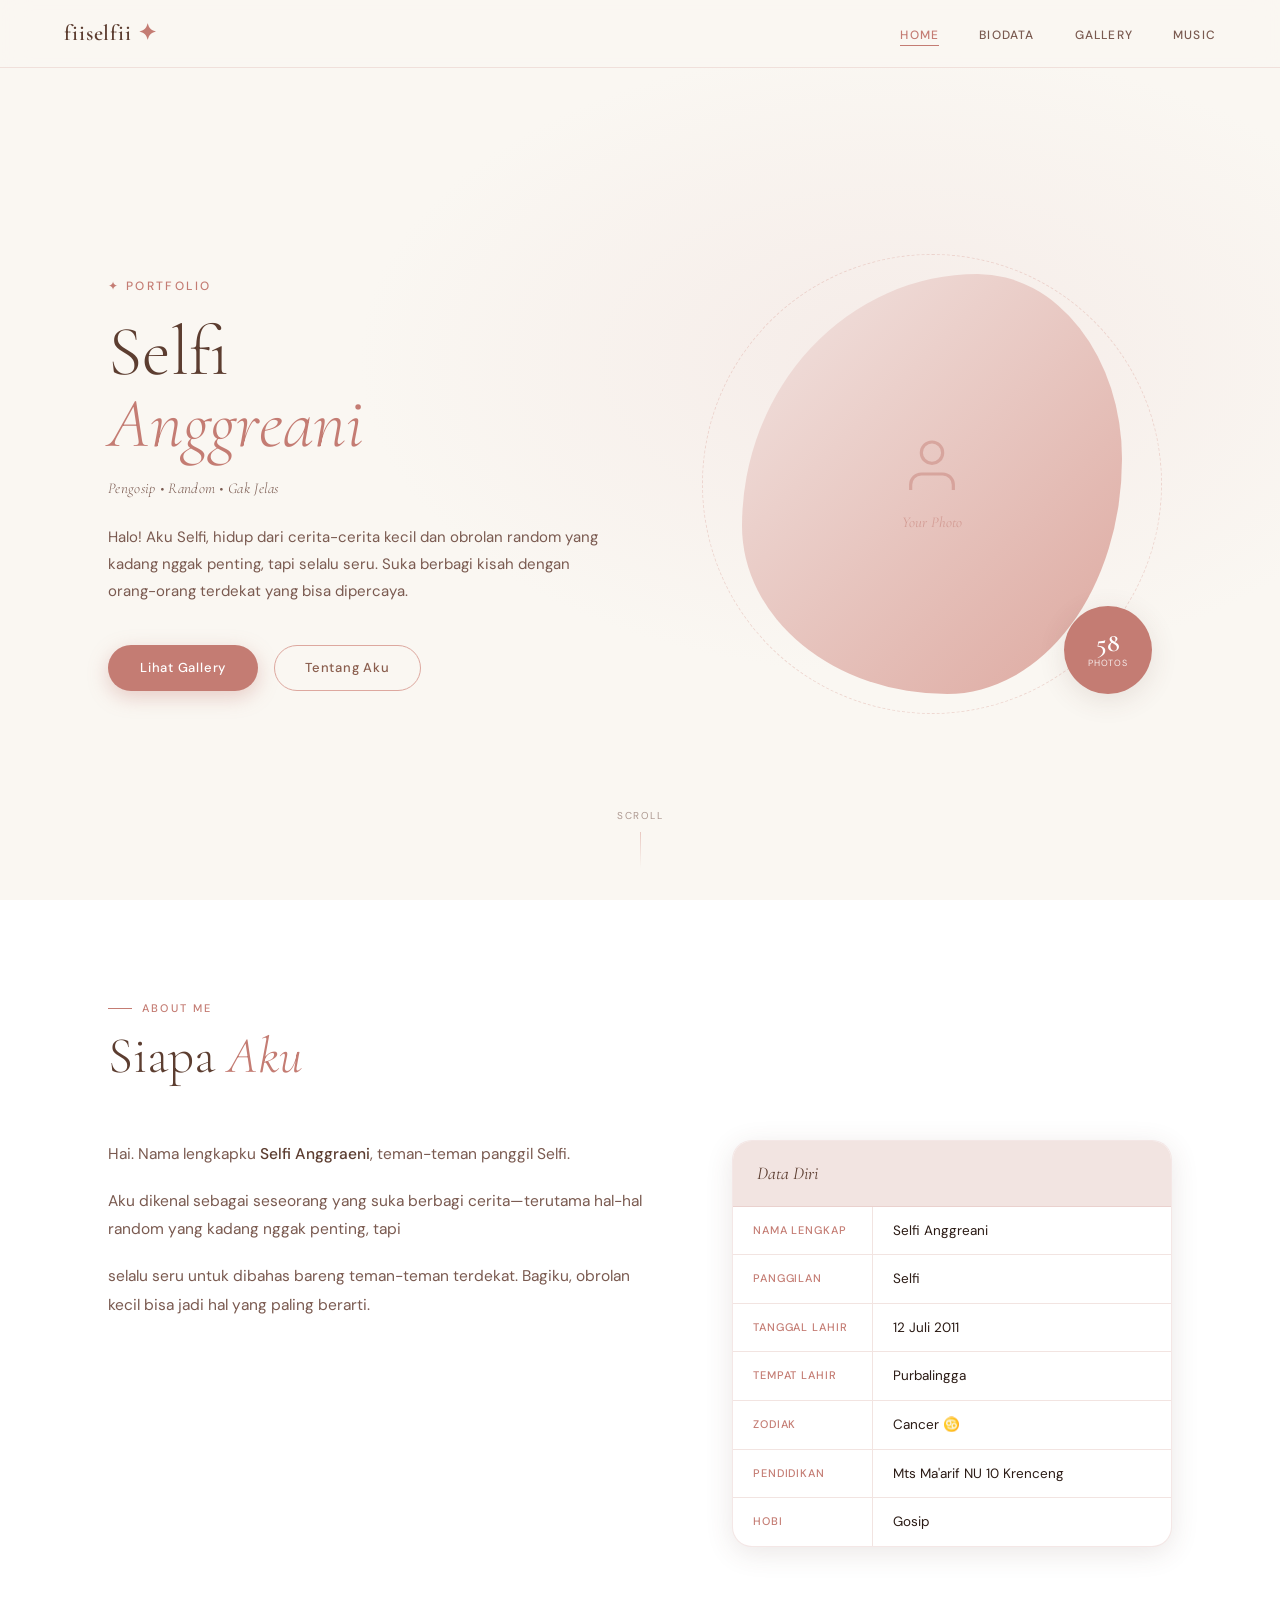
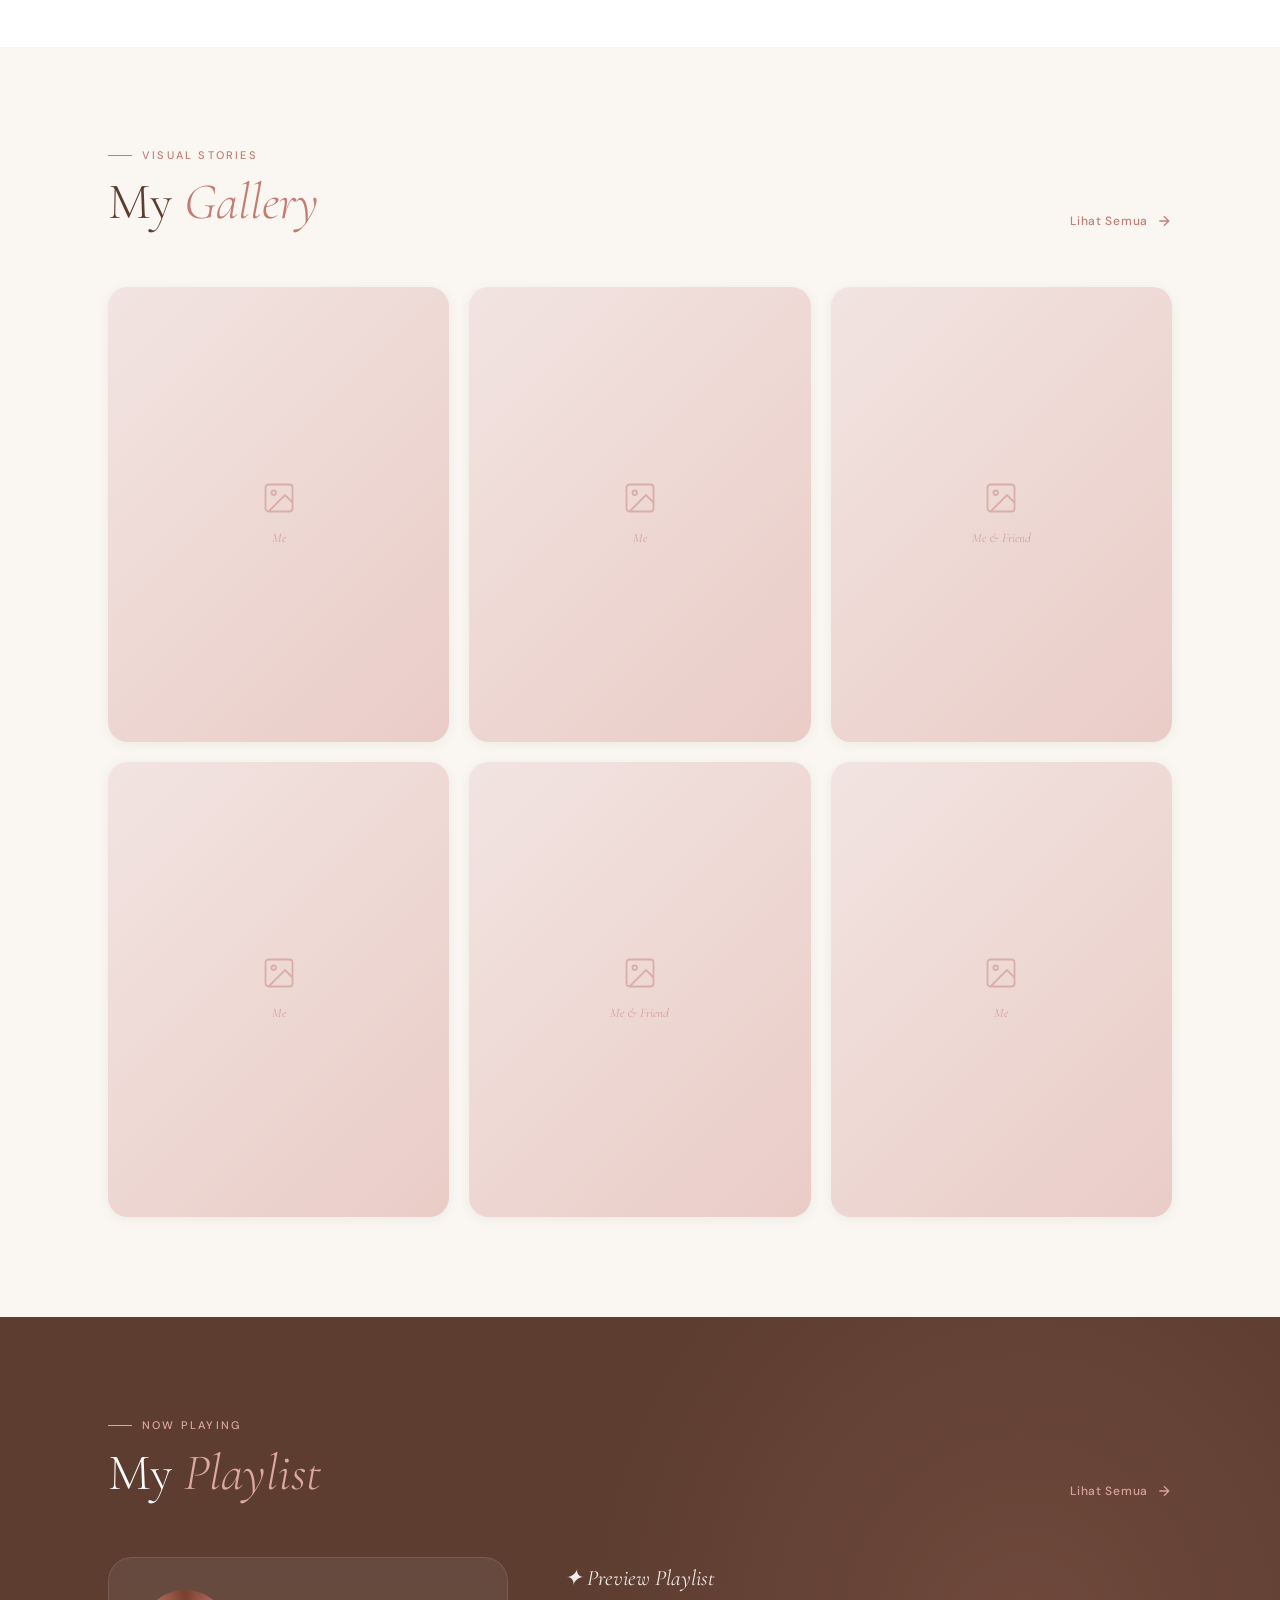
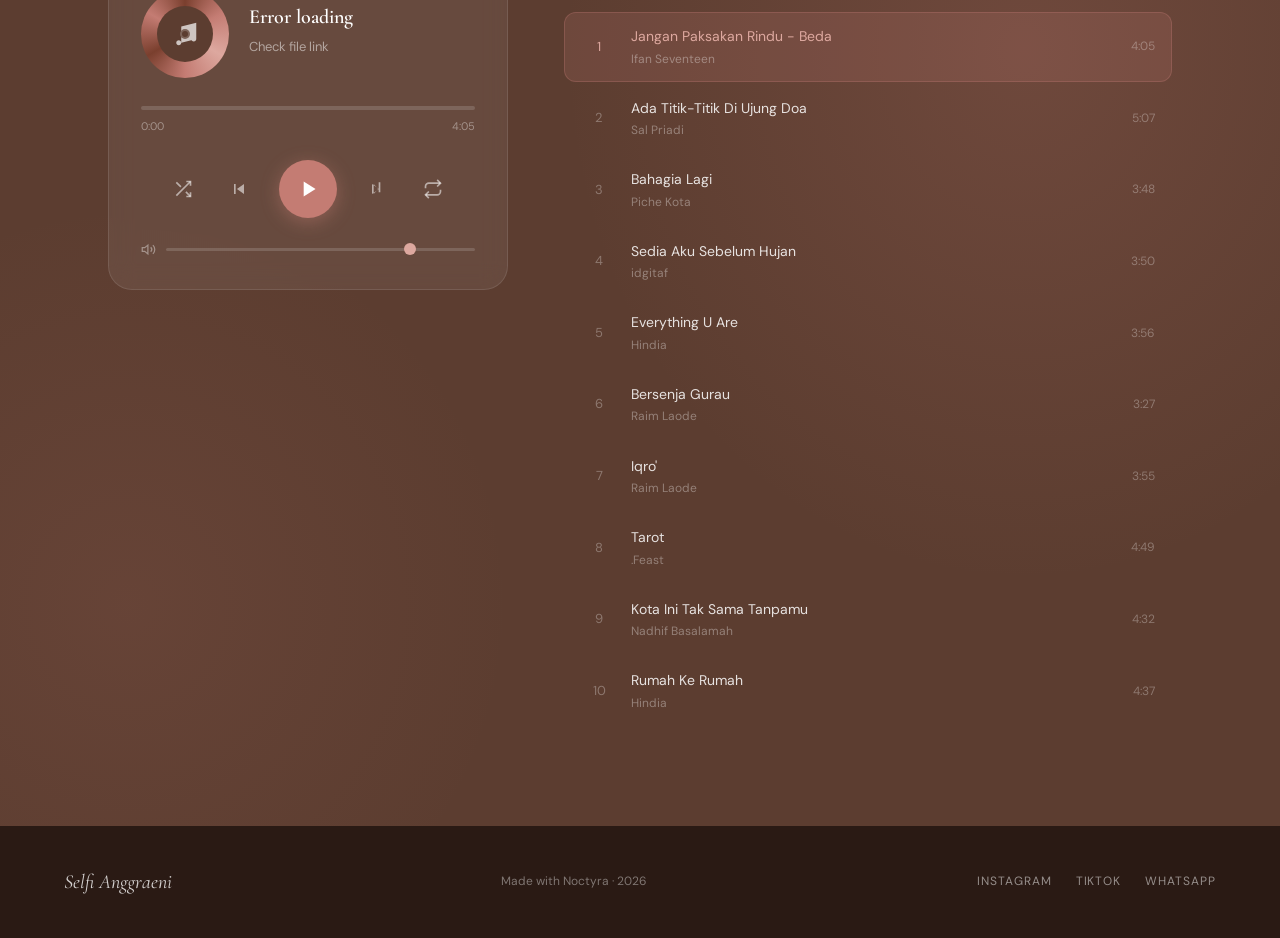
==== index.html @ 2ae968ad "Update index.html" ====
<!DOCTYPE html>
<html lang="id">
<head>
  <meta charset="UTF-8" />
  <meta name="viewport" content="width=device-width, initial-scale=1.0" />
  <title>Selfi Anggraeni — Portfolio</title>
  <link rel="preconnect" href="https://fonts.googleapis.com" />
  <link rel="preconnect" href="https://fonts.gstatic.com" crossorigin />
  <link href="https://fonts.googleapis.com/css2?family=Cormorant+Garamond:ital,wght@0,300;0,400;0,600;1,300;1,400;1,600&family=DM+Sans:opsz,wght@9..40,300;9..40,400;9..40,500&display=swap" rel="stylesheet" />
  <link rel="stylesheet" href="style.css" />
</head>
<body>

  <nav id="navbar">
    <div class="nav-logo">fiiselfii <span>✦</span></div>
    <ul class="nav-links">
      <li><a href="#hero" class="nav-active">Home</a></li>
      <li><a href="#biodata">Biodata</a></li>
      <li><a href="gallery.html">Gallery</a></li>
      <li><a href="music.html">Music</a></li>
    </ul>
    <button class="nav-burger" id="navBurger"><span></span><span></span><span></span></button>
  </nav>

  <section id="hero">
    <div class="hero-content">
      <div class="hero-text">
        <p class="hero-eyebrow">✦ Portfolio</p>
        <h1 class="hero-name">Selfi<br /><em>Anggreani</em></h1>
        <p class="hero-role">Pengosip • Random • Gak Jelas</p>
        <p class="hero-desc">
          Halo! Aku Selfi, hidup dari cerita-cerita kecil dan obrolan random yang kadang nggak penting,
          tapi selalu seru. Suka berbagi kisah dengan orang-orang terdekat yang bisa dipercaya.
        </p>
        <div class="hero-btns">
          <a href="gallery.html" class="btn-primary">Lihat Gallery</a>
          <a href="#biodata" class="btn-ghost">Tentang Aku</a>
        </div>
      </div>
      <div class="hero-visual">
        <div class="hero-blob-wrap">
          <img src="https://i.imgur.com/1UrF77M.jpeg" alt="Selfi" class="hero-photo"
               onerror="this.style.display='none';this.nextElementSibling.style.display='flex';" />
          <div class="hero-photo-fallback">
            <svg viewBox="0 0 24 24" fill="none" stroke="currentColor" stroke-width="1.2">
              <path d="M20 21v-2a4 4 0 0 0-4-4H8a4 4 0 0 0-4 4v2"/>
              <circle cx="12" cy="7" r="4"/>
            </svg>
            <span>Your Photo</span>
          </div>
        </div>
        <div class="hero-ring hero-ring--outer"></div>
        <div class="hero-ring hero-ring--inner"></div>
        <div class="hero-badge">
          <span class="hero-badge-num" id="heroBadgeNum">—</span>
          <span class="hero-badge-txt">Photos</span>
        </div>
      </div>
    </div>
    <div class="hero-scroll-hint"><span>scroll</span><div class="scroll-line"></div></div>
  </section>

  <section id="biodata">
    <div class="container">
      <div class="section-header">
        <p class="section-eyebrow">About Me</p>
        <h2 class="section-title">Siapa <em>Aku</em></h2>
      </div>
      <div class="bio-layout">
        <div class="bio-desc">
          <p>Hai. Nama lengkapku <strong>Selfi Anggraeni</strong>, teman-teman panggil Selfi.</p>
          <p>Aku dikenal sebagai seseorang yang suka berbagi cerita—terutama hal-hal random yang kadang nggak penting, tapi</p>
          <p>selalu seru untuk dibahas bareng teman-teman terdekat. Bagiku, obrolan kecil bisa jadi hal yang paling berarti.</p>
          <!-- TAGS DIHAPUS -->
        </div>
        <div class="bio-card">
          <div class="bio-card-header">Data Diri</div>
          <div class="bio-rows">
            <div class="bio-row"><span class="bio-key">Nama Lengkap</span><span class="bio-val">Selfi Anggreani</span></div>
            <div class="bio-row"><span class="bio-key">Panggilan</span><span class="bio-val">Selfi</span></div>
            <div class="bio-row"><span class="bio-key">Tanggal Lahir</span><span class="bio-val">12 Juli 2011</span></div>
            <div class="bio-row"><span class="bio-key">Tempat Lahir</span><span class="bio-val">Purbalingga</span></div>
            <div class="bio-row"><span class="bio-key">Zodiak</span><span class="bio-val">Cancer ♋</span></div>
            <div class="bio-row"><span class="bio-key">Pendidikan</span><span class="bio-val">Mts Ma'arif NU 10 Krenceng</span></div>
            <div class="bio-row"><span class="bio-key">Hobi</span><span class="bio-val">Gosip</span></div>
            <!-- BARIS FAV GENRE DIHAPUS -->
          </div>
        </div>
      </div>
    </div>
  </section>

  <section id="gallery-preview">
    <div class="container">
      <div class="section-header preview-header">
        <div>
          <p class="section-eyebrow">Visual Stories</p>
          <h2 class="section-title">My <em>Gallery</em></h2>
        </div>
        <a href="gallery.html" class="btn-see-all">Lihat Semua
          <svg viewBox="0 0 24 24" fill="none" stroke="currentColor" stroke-width="2" width="16" height="16"><path d="M5 12h14M12 5l7 7-7 7"/></svg>
        </a>
      </div>
      <div class="gallery-grid" id="galleryPreview"></div>
    </div>
  </section>

  <section id="music-preview">
    <div class="container">
      <div class="section-header preview-header">
        <div>
          <p class="section-eyebrow">Now Playing</p>
          <h2 class="section-title">My <em>Playlist</em></h2>
        </div>
        <a href="music.html" class="btn-see-all btn-see-all--light">Lihat Semua
          <svg viewBox="0 0 24 24" fill="none" stroke="currentColor" stroke-width="2" width="16" height="16"><path d="M5 12h14M12 5l7 7-7 7"/></svg>
        </a>
      </div>
      <div class="music-layout">
        <div class="player-card">
          <div class="player-top">
            <div class="player-disc" id="playerDisc">
              <div class="disc-inner"><svg width="30" height="30" viewBox="0 0 24 24" fill="white" opacity="0.7"><path d="M9 19V6l12-3v13M9 19c0 1.1-.9 2-2 2s-2-.9-2-2 .9-2 2-2 2 .9 2 2zm12-3c0 1.1-.9 2-2 2s-2-.9-2-2 .9-2 2-2 2 .9 2 2z"/></svg></div>
              <div class="disc-hole"></div>
            </div>
            <div class="player-meta">
              <p class="player-song" id="playerSong">—</p>
              <p class="player-artist" id="playerArtist">—</p>
              <div class="player-wave" id="playerWave"><span></span><span></span><span></span><span></span><span></span></div>
            </div>
          </div>
          <div class="player-progress-wrap">
            <div class="player-progress" id="playerProgress">
              <div class="player-fill" id="playerFill"></div>
              <div class="player-thumb" id="playerThumb"></div>
            </div>
            <div class="player-times"><span id="timeCur">0:00</span><span id="timeTot">0:00</span></div>
          </div>
          <div class="player-controls">
            <button class="pc-btn" id="btnShuffle" onclick="toggleShuffle()"><svg viewBox="0 0 24 24" fill="none" stroke="currentColor" stroke-width="2"><polyline points="16 3 21 3 21 8"/><polyline points="16 21 21 21 21 16"/><path d="M4 20L21 3"/><path d="M21 21L15.5 15.5M4 4l5.5 5.5"/></svg></button>
            <button class="pc-btn" onclick="prevSong()"><svg viewBox="0 0 24 24" fill="currentColor"><path d="M6 6h2v12H6zm3.5 6 8.5 6V6z"/></svg></button>
            <button class="pc-btn pc-play" onclick="togglePlay()"><svg id="playIcon" viewBox="0 0 24 24" fill="currentColor"><path d="M8 5v14l11-7z"/></svg></button>
            <button class="pc-btn" onclick="nextSong()"><svg viewBox="0 0 24 24" fill="currentColor"><path d="M6 18l8.5-6L6 6v12zm2-12 5.5 6L8 18V6zm6-2h2v12h-2z"/></svg></button>
            <button class="pc-btn" id="btnRepeat" onclick="toggleRepeat()"><svg viewBox="0 0 24 24" fill="none" stroke="currentColor" stroke-width="2"><polyline points="17 1 21 5 17 9"/><path d="M3 11V9a4 4 0 0 1 4-4h14"/><polyline points="7 23 3 19 7 15"/><path d="M21 13v2a4 4 0 0 1-4 4H3"/></svg></button>
          </div>
          <div class="player-vol">
            <svg viewBox="0 0 24 24" fill="none" stroke="currentColor" stroke-width="2" width="15" height="15"><polygon points="11 5 6 9 2 9 2 15 6 15 11 19 11 5"/><path d="M15.54 8.46a5 5 0 0 1 0 7.07M19.07 4.93a10 10 0 0 1 0 14.14"/></svg>
            <input type="range" id="volSlider" min="0" max="100" value="80" class="vol-range" />
          </div>
        </div>
        <div class="playlist-wrap">
          <p class="playlist-heading">✦ Preview Playlist</p>
          <div class="playlist-list" id="playlistEl"></div>
        </div>
      </div>
    </div>
  </section>

  <footer>
    <div class="footer-inner">
      <p class="footer-name">Selfi Anggraeni</p>
      <p class="footer-copy">Made with Noctyra · 2026</p>
      <div class="footer-socials">
        <a href="https://instagram.com/slfianggrea">Instagram</a><a href="https://tiktok.com/@anggreaaa19">TikTok</a><a href="https://wa.me/+6281249540088">WhatsApp</a>
      </div>
    </div>
  </footer>

  <script src="gallery-data.js"></script>
  <script src="music-data.js"></script>
  <script src="player.js"></script>
  <script src="script.js"></script>
  <script src="birthday.js"></script>
  <script>
    // Badge jumlah foto
    if(typeof PHOTOS !== 'undefined') {
      document.getElementById("heroBadgeNum").textContent = PHOTOS.length;
    }

    // Gallery preview
    const grid = document.getElementById("galleryPreview");
    if(grid && typeof PHOTOS !== 'undefined') {
      const limit = typeof GALLERY_PREVIEW_LIMIT !== 'undefined' ? GALLERY_PREVIEW_LIMIT : 6;
      PHOTOS.slice(0, limit).forEach(p => {
        const div = document.createElement("div");
        div.className = "g-item";
        div.innerHTML = `
          <img src="${p.src}" alt="${p.caption}" style="width:100%;height:100%;object-fit:cover;" onerror="this.parentNode.classList.add('no-img')" />
          <div class="g-placeholder">
            <svg viewBox="0 0 24 24" fill="none" stroke="currentColor" stroke-width="1.2" width="36" height="36">
              <rect x="3" y="3" width="18" height="18" rx="2"/>
              <circle cx="8.5" cy="8.5" r="1.5"/>
              <path d="M21 15l-5-5L5 21"/>
            </svg>
            <span>${p.caption}</span>
          </div>
          <div class="g-overlay"><span>${p.caption}</span></div>`;
        grid.appendChild(div);
      });
    }

    // Music preview
    if(typeof SONGS !== 'undefined' && typeof initPlayer !== 'undefined') {
      const limit = typeof MUSIC_PREVIEW_LIMIT !== 'undefined' ? MUSIC_PREVIEW_LIMIT : 10;
      initPlayer(SONGS.slice(0, limit));
    }

    // Nav burger
    const burger = document.getElementById("navBurger");
    const navLinks = document.querySelector(".nav-links");
    if(burger && navLinks) {
      burger.addEventListener("click", () => navLinks.classList.toggle("open"));
    }
  </script>
</body>
</html>
---- style.css ----
/* =========================================
   PORTFOLIO — style.css (FULLY FIXED)
   Hero: teks kiri, foto kanan (2 kolom)
   ========================================= */

/* ─── RESET & BASE ─── */
*, *::before, *::after { margin: 0; padding: 0; box-sizing: border-box; }
html { scroll-behavior: smooth; font-size: 16px; }

:root {
  --cream:        #faf7f2;
  --white:        #ffffff;
  --rose:         #c47c73;
  --rose-light:   #dda89f;
  --rose-pale:    #f2e4e1;
  --brown:        #5c3d30;
  --brown-mid:    #8a5e4e;
  --text:         #2a1a14;
  --text-muted:   #7a5a50;
  --border:       rgba(196,124,115,0.18);
  --shadow-sm:    0 2px 12px rgba(92,61,48,0.08);
  --shadow-md:    0 6px 28px rgba(92,61,48,0.12);
  --shadow-lg:    0 16px 48px rgba(92,61,48,0.16);
  --nav-h:        68px;
}

body {
  font-family: 'DM Sans', sans-serif;
  background: var(--cream);
  color: var(--text);
  line-height: 1.6;
  overflow-x: hidden;
}

img { display: block; max-width: 100%; }
a  { text-decoration: none; }
button { cursor: pointer; border: none; background: none; font-family: inherit; }

/* ─── NAV ─── */
#navbar {
  position: fixed;
  top: 0; left: 0; right: 0;
  height: var(--nav-h);
  z-index: 200;
  display: flex;
  align-items: center;
  justify-content: space-between;
  padding: 0 64px;
  background: rgba(250,247,242,0.9);
  backdrop-filter: blur(14px);
  border-bottom: 1px solid var(--border);
  transition: box-shadow 0.3s;
}

#navbar.scrolled { box-shadow: var(--shadow-sm); }

.nav-logo {
  font-family: 'Cormorant Garamond', serif;
  font-size: 22px;
  font-weight: 600;
  color: var(--brown);
  letter-spacing: 0.04em;
}

.nav-logo span { color: var(--rose); }

.nav-links {
  display: flex;
  gap: 40px;
  list-style: none;
}

.nav-links a {
  font-size: 12px;
  font-weight: 500;
  letter-spacing: 0.1em;
  text-transform: uppercase;
  color: var(--text-muted);
  transition: color 0.25s;
  position: relative;
}

.nav-links a::after {
  content: '';
  position: absolute;
  bottom: -3px; left: 0;
  width: 0; height: 1px;
  background: var(--rose);
  transition: width 0.3s;
}

.nav-links a:hover { color: var(--rose); }
.nav-links a:hover::after { width: 100%; }

.nav-links a.nav-active {
  color: var(--rose);
}
.nav-links a.nav-active::after {
  width: 100%;
}

.nav-burger {
  display: none;
  flex-direction: column;
  gap: 5px;
  padding: 4px;
}

.nav-burger span {
  display: block;
  width: 22px;
  height: 2px;
  background: var(--brown);
  border-radius: 2px;
  transition: all 0.3s;
}

/* ─── CONTAINER ─── */
.container {
  max-width: 1160px;
  margin: 0 auto;
  padding: 0 48px;
}

/* ─── SECTION HEADERS ─── */
.section-eyebrow {
  font-size: 11px;
  font-weight: 500;
  letter-spacing: 0.2em;
  text-transform: uppercase;
  color: var(--rose);
  margin-bottom: 10px;
  display: flex;
  align-items: center;
  gap: 10px;
}

.section-eyebrow::before {
  content: '';
  display: block;
  width: 24px;
  height: 1px;
  background: var(--rose);
}

.section-title {
  font-family: 'Cormorant Garamond', serif;
  font-size: clamp(36px, 4vw, 54px);
  font-weight: 300;
  line-height: 1.1;
  color: var(--brown);
}

.section-title em {
  font-style: italic;
  color: var(--rose);
}

.section-header { margin-bottom: 56px; }

/* ─── BUTTONS ─── */
.btn-primary {
  display: inline-block;
  padding: 13px 32px;
  background: var(--rose);
  color: #fff;
  border-radius: 40px;
  font-size: 13px;
  font-weight: 500;
  letter-spacing: 0.06em;
  transition: all 0.3s;
  box-shadow: 0 6px 20px rgba(196,124,115,0.35);
}

.btn-primary:hover {
  background: var(--brown);
  transform: translateY(-2px);
  box-shadow: 0 10px 28px rgba(92,61,48,0.25);
}

.btn-ghost {
  display: inline-block;
  padding: 12px 30px;
  border: 1.5px solid var(--rose-light);
  color: var(--brown-mid);
  border-radius: 40px;
  font-size: 13px;
  font-weight: 500;
  letter-spacing: 0.06em;
  transition: all 0.3s;
}

.btn-ghost:hover {
  background: var(--rose-pale);
  border-color: var(--rose);
  color: var(--rose);
}

.btn-see-all {
  display: inline-flex;
  align-items: center;
  gap: 8px;
  font-size: 12px;
  font-weight: 500;
  letter-spacing: 0.06em;
  color: var(--rose);
  transition: gap 0.2s;
}

.btn-see-all:hover { gap: 12px; }

.btn-see-all--light { color: var(--rose-light); }

/* =========================================
   HERO — TEKS KIRI, FOTO KANAN
   ========================================= */
#hero {
  min-height: 100vh;
  padding-top: var(--nav-h);
  display: flex;
  flex-direction: column;
  justify-content: center;
  position: relative;
  overflow: hidden;
  background:
    radial-gradient(ellipse 60% 50% at 70% 40%, rgba(242,228,225,0.6) 0%, transparent 70%),
    var(--cream);
}

.hero-content {
  max-width: 1160px;
  margin: 0 auto;
  padding: 60px 48px;
  display: grid;
  grid-template-columns: 1fr 480px;
  gap: 80px;
  align-items: center;
  width: 100%;
}

.hero-text { max-width: 520px; }

.hero-eyebrow {
  font-size: 12px;
  font-weight: 500;
  letter-spacing: 0.2em;
  text-transform: uppercase;
  color: var(--rose);
  margin-bottom: 20px;
}

.hero-name {
  font-family: 'Cormorant Garamond', serif;
  font-size: clamp(52px, 5.5vw, 82px);
  font-weight: 300;
  line-height: 1.02;
  color: var(--brown);
  margin-bottom: 16px;
}

.hero-name em {
  font-style: italic;
  color: var(--rose);
  display: block;
}

.hero-role {
  font-size: 15px;
  font-weight: 300;
  font-family: 'Cormorant Garamond', serif;
  font-style: italic;
  color: var(--text-muted);
  margin-bottom: 24px;
  letter-spacing: 0.02em;
}

.hero-desc {
  font-size: 15px;
  line-height: 1.8;
  color: var(--text-muted);
  margin-bottom: 40px;
}

.hero-btns {
  display: flex;
  gap: 16px;
  flex-wrap: wrap;
}

.hero-visual {
  position: relative;
  width: 100%;
  height: 500px;
  display: flex;
  align-items: center;
  justify-content: center;
  flex-shrink: 0;
}

.hero-blob-wrap {
  position: absolute;
  width: 380px;
  height: 420px;
  border-radius: 62% 38% 46% 54% / 60% 44% 56% 40%;
  overflow: hidden;
  background: linear-gradient(135deg, var(--rose-pale) 0%, var(--rose-light) 100%);
  animation: blobMorph 10s ease-in-out infinite;
  z-index: 2;
}

@keyframes blobMorph {
  0%,100% { border-radius: 62% 38% 46% 54% / 60% 44% 56% 40%; }
  33%      { border-radius: 40% 60% 60% 40% / 50% 60% 40% 50%; }
  66%      { border-radius: 55% 45% 40% 60% / 40% 55% 45% 60%; }
}

.hero-photo {
  width: 100%;
  height: 100%;
  object-fit: cover;
  object-position: top center;
}

.hero-photo-fallback {
  width: 100%;
  height: 100%;
  display: flex;
  flex-direction: column;
  align-items: center;
  justify-content: center;
  gap: 12px;
  color: var(--rose);
}

.hero-photo-fallback svg {
  width: 64px;
  height: 64px;
  opacity: 0.45;
}

.hero-photo-fallback span {
  font-family: 'Cormorant Garamond', serif;
  font-style: italic;
  font-size: 15px;
  opacity: 0.55;
}

.hero-ring {
  position: absolute;
  border-radius: 50%;
  border: 1px solid var(--rose-light);
  z-index: 1;
  opacity: 0.4;
}

.hero-ring--outer {
  width: 460px;
  height: 460px;
  animation: spinRing 28s linear infinite;
  border-style: dashed;
}

.hero-ring--inner {
  width: 340px;
  height: 340px;
  animation: spinRing 18s linear infinite reverse;
}

@keyframes spinRing { to { transform: rotate(360deg); } }

.hero-badge {
  position: absolute;
  bottom: 40px;
  right: 20px;
  z-index: 3;
  width: 88px;
  height: 88px;
  border-radius: 50%;
  background: var(--rose);
  color: white;
  display: flex;
  flex-direction: column;
  align-items: center;
  justify-content: center;
  box-shadow: var(--shadow-md);
  animation: float 4s ease-in-out infinite;
}

@keyframes float {
  0%,100% { transform: translateY(0); }
  50%      { transform: translateY(-8px); }
}

.hero-badge-num {
  font-family: 'Cormorant Garamond', serif;
  font-size: 26px;
  font-weight: 600;
  line-height: 1;
}

.hero-badge-txt {
  font-size: 9px;
  letter-spacing: 0.1em;
  text-transform: uppercase;
  opacity: 0.85;
}

.hero-scroll-hint {
  position: absolute;
  bottom: 32px;
  left: 50%;
  transform: translateX(-50%);
  display: flex;
  flex-direction: column;
  align-items: center;
  gap: 8px;
  color: var(--text-muted);
  font-size: 10px;
  letter-spacing: 0.15em;
  text-transform: uppercase;
  opacity: 0.6;
}

.scroll-line {
  width: 1px;
  height: 36px;
  background: linear-gradient(to bottom, var(--rose-light), transparent);
  animation: scrollPulse 2s ease-in-out infinite;
}

@keyframes scrollPulse {
  0%,100% { opacity: 0.4; transform: scaleY(1); }
  50%      { opacity: 1; transform: scaleY(1.1); }
}

/* =========================================
   BIODATA
   ========================================= */
#biodata {
  padding: 100px 0;
  background: var(--white);
  position: relative;
}

.bio-layout {
  display: grid;
  grid-template-columns: 1fr 440px;
  gap: 72px;
  align-items: start;
}

.bio-desc {
  font-size: 15.5px;
  line-height: 1.85;
  color: var(--text-muted);
}

.bio-desc p + p { margin-top: 18px; }

.bio-desc strong { color: var(--brown); font-weight: 500; }

.bio-tags {
  display: flex;
  flex-wrap: wrap;
  gap: 10px;
  margin-top: 28px;
}

.bio-tags span {
  padding: 7px 16px;
  background: var(--rose-pale);
  border-radius: 20px;
  font-size: 13px;
  color: var(--brown-mid);
  font-weight: 400;
}

.bio-card {
  border: 1px solid var(--border);
  border-radius: 20px;
  overflow: hidden;
  box-shadow: var(--shadow-md);
  background: var(--white);
}

.bio-card-header {
  padding: 18px 24px;
  background: var(--rose-pale);
  font-family: 'Cormorant Garamond', serif;
  font-size: 18px;
  font-style: italic;
  color: var(--brown);
  border-bottom: 1px solid var(--border);
}

.bio-rows { display: flex; flex-direction: column; }

.bio-row {
  display: grid;
  grid-template-columns: 140px 1fr;
  border-bottom: 1px solid var(--rose-pale);
  transition: background 0.2s;
}

.bio-row:last-child { border-bottom: none; }
.bio-row:hover { background: rgba(242,228,225,0.35); }

.bio-key {
  padding: 13px 20px;
  font-size: 11px;
  font-weight: 500;
  letter-spacing: 0.08em;
  text-transform: uppercase;
  color: var(--rose);
  border-right: 1px solid var(--rose-pale);
  display: flex;
  align-items: center;
}

.bio-val {
  padding: 13px 20px;
  font-size: 13.5px;
  color: var(--text);
  display: flex;
  align-items: center;
}

/* =========================================
   GALLERY PREVIEW & FULL PAGE
   ========================================= */
#gallery-preview,
#gallery {
  padding: 100px 0;
  background: var(--cream);
}

.preview-header {
  display: flex;
  justify-content: space-between;
  align-items: flex-end;
  flex-wrap: wrap;
}

.gallery-grid {
  display: grid;
  grid-template-columns: repeat(3, 1fr);
  gap: 20px;
}

.g-item {
  position: relative;
  border-radius: 20px;
  overflow: hidden;
  box-shadow: var(--shadow-sm);
  transition: transform 0.35s cubic-bezier(0.34,1.2,0.64,1), box-shadow 0.35s;
  background: var(--rose-pale);
  aspect-ratio: 3 / 4;
}

.g-item:hover {
  transform: translateY(-4px);
  box-shadow: var(--shadow-lg);
}

.g-item img {
  position: absolute;
  inset: 0;
  width: 100%;
  height: 100%;
  object-fit: cover;
  transition: transform 0.5s ease;
}

.g-item:hover img { transform: scale(1.04); }

.g-placeholder {
  position: absolute;
  inset: 0;
  display: flex;
  flex-direction: column;
  align-items: center;
  justify-content: center;
  gap: 12px;
  background: linear-gradient(135deg, var(--rose-pale), rgba(221,168,159,0.4));
  color: var(--rose);
}

.g-item:not(.no-img) .g-placeholder { display: none; }
.g-item:not(.no-img) img { display: block; }
.g-item.no-img img { display: none; }
.g-item.no-img .g-placeholder { display: flex; }

.g-placeholder svg {
  width: 36px;
  height: 36px;
  opacity: 0.45;
}

.g-placeholder span {
  font-family: 'Cormorant Garamond', serif;
  font-style: italic;
  font-size: 13px;
  opacity: 0.6;
}

.g-overlay {
  position: absolute;
  inset: 0;
  background: linear-gradient(to top, rgba(92,61,48,0.72) 0%, transparent 55%);
  display: flex;
  align-items: flex-end;
  padding: 20px;
  opacity: 0;
  transition: opacity 0.3s;
}

.g-item:hover .g-overlay { opacity: 1; }

.g-overlay span {
  font-family: 'Cormorant Garamond', serif;
  font-size: 17px;
  font-style: italic;
  color: white;
  line-height: 1.2;
}

.g-item.hidden { display: none; }

/* =========================================
   MUSIC PLAYER
   ========================================= */
#music-preview,
#music {
  padding: 100px 0;
  background: var(--brown);
  position: relative;
  overflow: hidden;
}

#music-preview::before,
#music::before {
  content: '';
  position: absolute;
  inset: 0;
  background:
    radial-gradient(ellipse 60% 80% at 80% 30%, rgba(196,124,115,0.18) 0%, transparent 60%),
    radial-gradient(ellipse 50% 60% at 10% 80%, rgba(196,124,115,0.1) 0%, transparent 60%);
  pointer-events: none;
}

#music-preview .section-eyebrow,
#music .section-eyebrow { color: var(--rose-light); }
#music-preview .section-eyebrow::before,
#music .section-eyebrow::before { background: var(--rose-light); }
#music-preview .section-title,
#music .section-title { color: white; }
#music-preview .section-title em,
#music .section-title em { color: var(--rose-light); }

.music-layout {
  display: grid;
  grid-template-columns: 400px 1fr;
  gap: 56px;
  align-items: start;
  position: relative;
  z-index: 1;
}

.player-card {
  background: rgba(255,255,255,0.07);
  border: 1px solid rgba(255,255,255,0.1);
  border-radius: 24px;
  padding: 32px;
  backdrop-filter: blur(12px);
}

.player-top {
  display: flex;
  align-items: center;
  gap: 20px;
  margin-bottom: 28px;
}

.player-disc {
  position: relative;
  width: 88px;
  height: 88px;
  flex-shrink: 0;
  border-radius: 50%;
  background: conic-gradient(
    from 0deg,
    #7a3f2e, #c47c73, #dda89f, #c47c73, #7a3f2e, #c47c73, #7a3f2e
  );
  display: flex;
  align-items: center;
  justify-content: center;
  transition: transform 0.3s;
}

.player-disc.spinning { animation: rotateDisk 5s linear infinite; }
@keyframes rotateDisk { to { transform: rotate(360deg); } }

.disc-inner {
  position: absolute;
  width: 56px;
  height: 56px;
  border-radius: 50%;
  background: var(--brown);
  display: flex;
  align-items: center;
  justify-content: center;
  z-index: 1;
}

.disc-hole {
  position: absolute;
  width: 10px;
  height: 10px;
  border-radius: 50%;
  background: var(--brown);
  border: 2px solid rgba(255,255,255,0.2);
  z-index: 2;
}

.player-meta { flex: 1; min-width: 0; }

.player-song {
  font-family: 'Cormorant Garamond', serif;
  font-size: 20px;
  font-weight: 600;
  color: white;
  margin-bottom: 4px;
  white-space: nowrap;
  overflow: hidden;
  text-overflow: ellipsis;
}

.player-artist {
  font-size: 13px;
  color: rgba(255,255,255,0.5);
  margin-bottom: 10px;
}

.player-wave {
  display: none;
  align-items: flex-end;
  gap: 3px;
  height: 18px;
}

.player-wave.active { display: flex; }

.player-wave span {
  display: block;
  width: 3px;
  background: var(--rose-light);
  border-radius: 2px;
  animation: waveAnim 0.8s ease-in-out infinite;
}

.player-wave span:nth-child(2) { animation-delay: 0.12s; }
.player-wave span:nth-child(3) { animation-delay: 0.24s; }
.player-wave span:nth-child(4) { animation-delay: 0.36s; }
.player-wave span:nth-child(5) { animation-delay: 0.48s; }

@keyframes waveAnim {
  0%,100% { height: 5px; }
  50%      { height: 16px; }
}

.player-progress-wrap { margin-bottom: 24px; }

.player-progress {
  position: relative;
  height: 4px;
  background: rgba(255,255,255,0.15);
  border-radius: 4px;
  cursor: pointer;
  margin-bottom: 8px;
}

.player-fill {
  height: 100%;
  width: 0%;
  background: linear-gradient(90deg, var(--rose), var(--rose-light));
  border-radius: 4px;
  transition: width 0.8s linear;
  pointer-events: none;
}

.player-thumb {
  position: absolute;
  top: 50%;
  left: 0%;
  transform: translate(-50%, -50%);
  width: 12px;
  height: 12px;
  background: white;
  border-radius: 50%;
  opacity: 0;
  transition: left 0.8s linear, opacity 0.2s;
  pointer-events: none;
}

.player-progress:hover .player-thumb { opacity: 1; }

.player-times {
  display: flex;
  justify-content: space-between;
  font-size: 11px;
  color: rgba(255,255,255,0.4);
}

.player-controls {
  display: flex;
  align-items: center;
  justify-content: center;
  gap: 24px;
  margin-bottom: 24px;
}

.pc-btn {
  display: flex;
  align-items: center;
  justify-content: center;
  padding: 6px;
  color: rgba(255,255,255,0.55);
  transition: all 0.2s;
  border-radius: 50%;
}

.pc-btn svg { width: 20px; height: 20px; }
.pc-btn:hover { color: white; transform: scale(1.12); }

.pc-btn.active { color: var(--rose-light); }

.pc-play {
  width: 58px;
  height: 58px;
  background: var(--rose);
  color: white !important;
  border-radius: 50%;
  box-shadow: 0 4px 18px rgba(196,124,115,0.45);
  padding: 0;
}

.pc-play:hover { background: var(--rose-light); transform: scale(1.08) !important; }
.pc-play svg { width: 26px; height: 26px; }

.player-vol {
  display: flex;
  align-items: center;
  gap: 10px;
}

.player-vol svg { color: rgba(255,255,255,0.4); flex-shrink: 0; }

.vol-range {
  flex: 1;
  -webkit-appearance: none;
  appearance: none;
  height: 3px;
  background: rgba(255,255,255,0.15);
  border-radius: 3px;
  outline: none;
}

.vol-range::-webkit-slider-thumb {
  -webkit-appearance: none;
  width: 12px;
  height: 12px;
  border-radius: 50%;
  background: var(--rose-light);
  cursor: pointer;
}

.playlist-wrap { padding-top: 4px; }

.playlist-heading {
  font-family: 'Cormorant Garamond', serif;
  font-size: 22px;
  font-style: italic;
  color: white;
  margin-bottom: 16px;
  opacity: 0.9;
}

.playlist-list { display: flex; flex-direction: column; gap: 2px; }

.pl-item {
  display: grid;
  grid-template-columns: 36px 1fr auto;
  align-items: center;
  gap: 14px;
  padding: 12px 16px;
  border-radius: 12px;
  cursor: pointer;
  border: 1px solid transparent;
  transition: background 0.2s, border-color 0.2s;
}

.pl-item:hover {
  background: rgba(255,255,255,0.06);
  border-color: rgba(255,255,255,0.08);
}

.pl-item.active {
  background: rgba(196,124,115,0.18);
  border-color: rgba(196,124,115,0.3);
}

.pl-num {
  font-size: 13px;
  color: rgba(255,255,255,0.3);
  text-align: center;
}

.pl-item.active .pl-num { color: var(--rose-light); }

.pl-info { min-width: 0; }

.pl-title {
  font-size: 14px;
  color: rgba(255,255,255,0.85);
  white-space: nowrap;
  overflow: hidden;
  text-overflow: ellipsis;
  margin-bottom: 2px;
}

.pl-item.active .pl-title { color: var(--rose-light); }

.pl-artist {
  font-size: 12px;
  color: rgba(255,255,255,0.35);
  white-space: nowrap;
  overflow: hidden;
  text-overflow: ellipsis;
}

.pl-dur {
  font-size: 12px;
  color: rgba(255,255,255,0.3);
  flex-shrink: 0;
}

/* =========================================
   FOOTER
   ========================================= */
footer {
  background: var(--text);
  padding: 40px 64px;
}

.footer-inner {
  max-width: 1160px;
  margin: 0 auto;
  display: flex;
  justify-content: space-between;
  align-items: center;
  flex-wrap: wrap;
  gap: 20px;
}

.footer-name {
  font-family: 'Cormorant Garamond', serif;
  font-size: 20px;
  font-style: italic;
  color: rgba(255,255,255,0.8);
}

.footer-copy {
  font-size: 12px;
  color: rgba(255,255,255,0.4);
}

.footer-socials {
  display: flex;
  gap: 24px;
}

.footer-socials a {
  font-size: 12px;
  letter-spacing: 0.08em;
  text-transform: uppercase;
  color: rgba(255,255,255,0.5);
  transition: color 0.2s;
}

.footer-socials a:hover { color: var(--rose-light); }

/* =========================================
   RESPONSIVE — HERO TETAP 2 KOLOM SAMPAI 700PX
   ========================================= */
@media (max-width: 1000px) {
  .hero-content {
    grid-template-columns: 1fr 400px;
    gap: 40px;
    text-align: left;
    padding: 40px 48px;
  }
  .hero-text { margin: 0; }
  .hero-btns { justify-content: flex-start; }
  .hero-visual { height: 400px; }
  .hero-blob-wrap { width: 280px; height: 320px; }
  .hero-ring--outer { width: 340px; height: 340px; }
  .hero-ring--inner { width: 240px; height: 240px; }
  .bio-layout { grid-template-columns: 1fr; gap: 48px; }
  #navbar { padding: 0 32px; }
  .container { padding: 0 32px; }
  footer { padding: 32px 32px; }
}

@media (max-width: 700px) {
  .hero-content {
    grid-template-columns: 1fr;
    text-align: center;
    gap: 32px;
    padding: 40px 24px;
  }
  .hero-btns { justify-content: center; }
  .hero-text { margin: 0 auto; }
  .nav-links {
    position: fixed;
    top: var(--nav-h);
    left: -100%;
    width: 70%;
    height: calc(100vh - var(--nav-h));
    background: white;
    flex-direction: column;
    align-items: center;
    justify-content: center;
    gap: 32px;
    transition: left 0.3s ease;
    box-shadow: 4px 0 20px rgba(0,0,0,0.05);
    z-index: 199;
  }
  .nav-links.open { left: 0; }
  .nav-burger { display: flex; }
  .hero-name { font-size: 42px; }
  .hero-role { font-size: 14px; }
  .hero-desc { font-size: 14px; }
  .gallery-grid {
    grid-template-columns: repeat(2, 1fr);
    gap: 16px;
  }
}

@media (max-width: 480px) {
  .gallery-grid {
    grid-template-columns: 1fr;
  }
  .music-layout {
    grid-template-columns: 1fr;
    gap: 24px;
  }
}
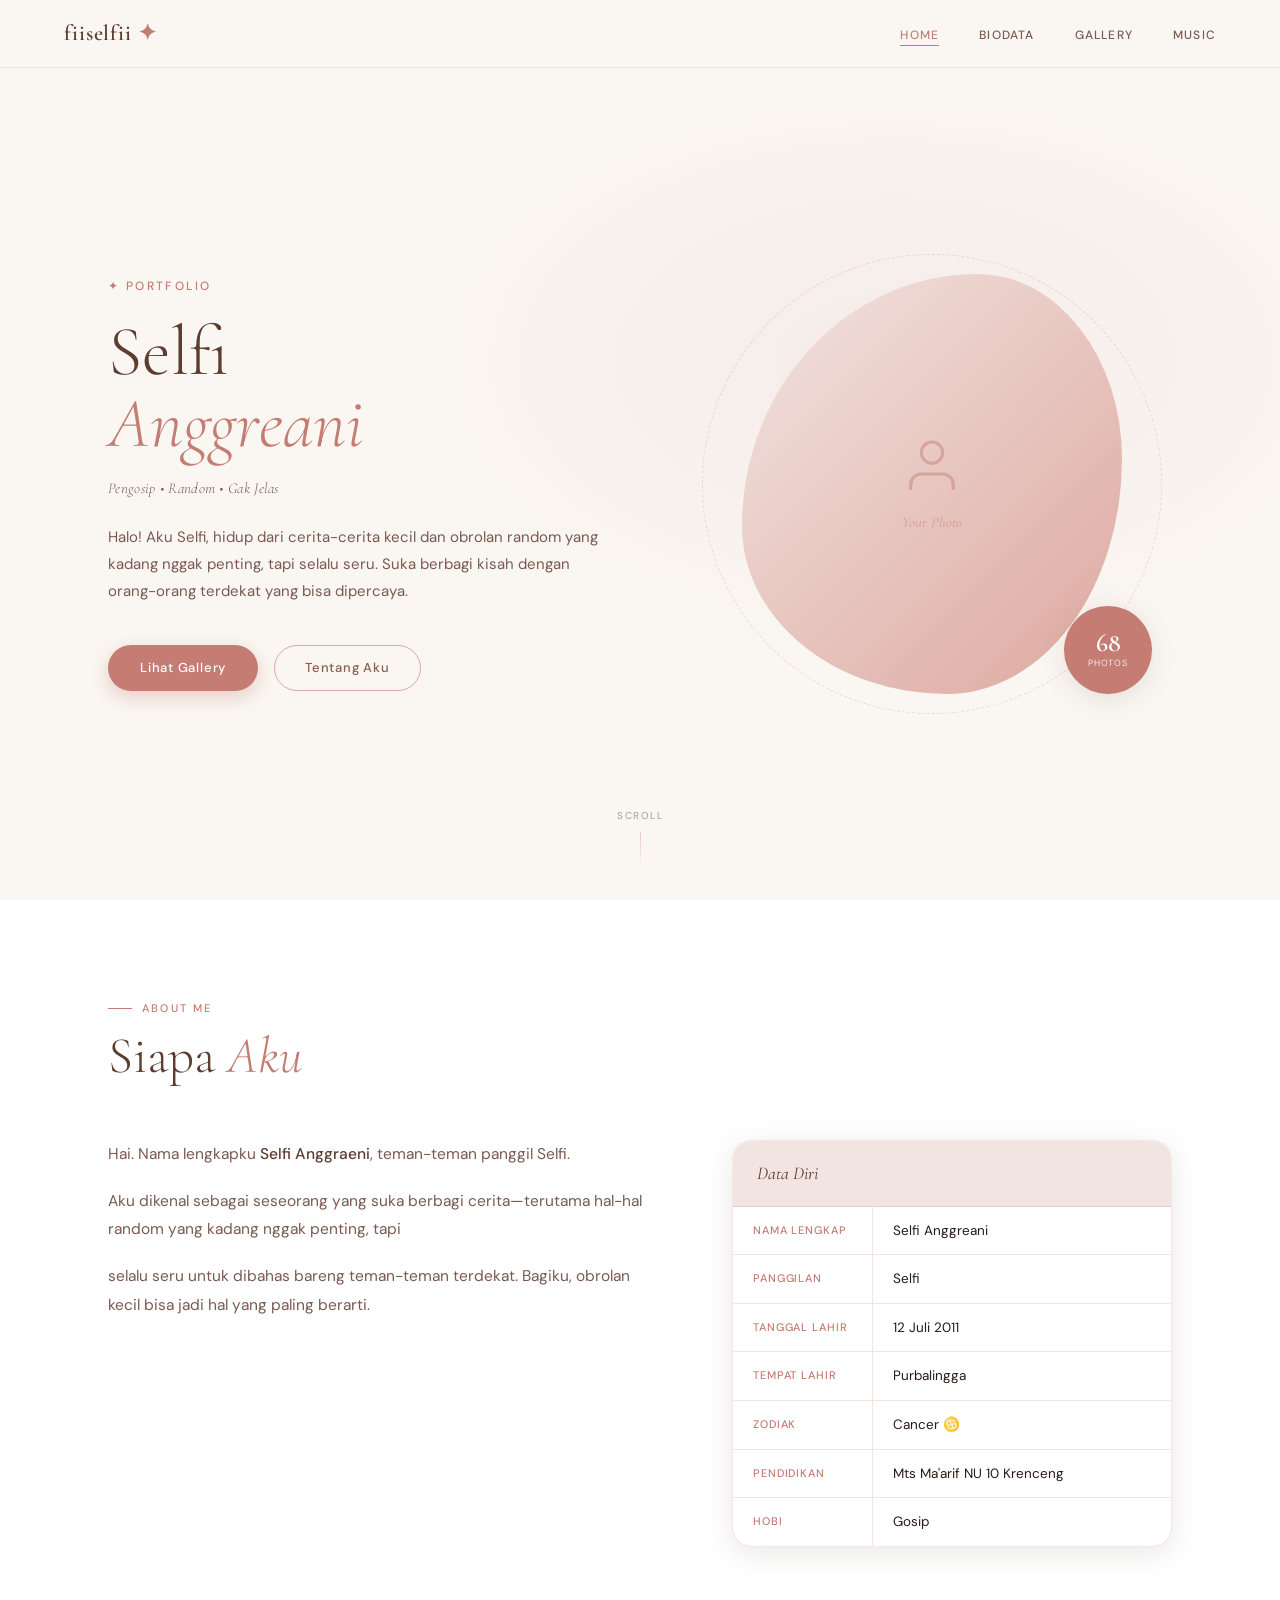
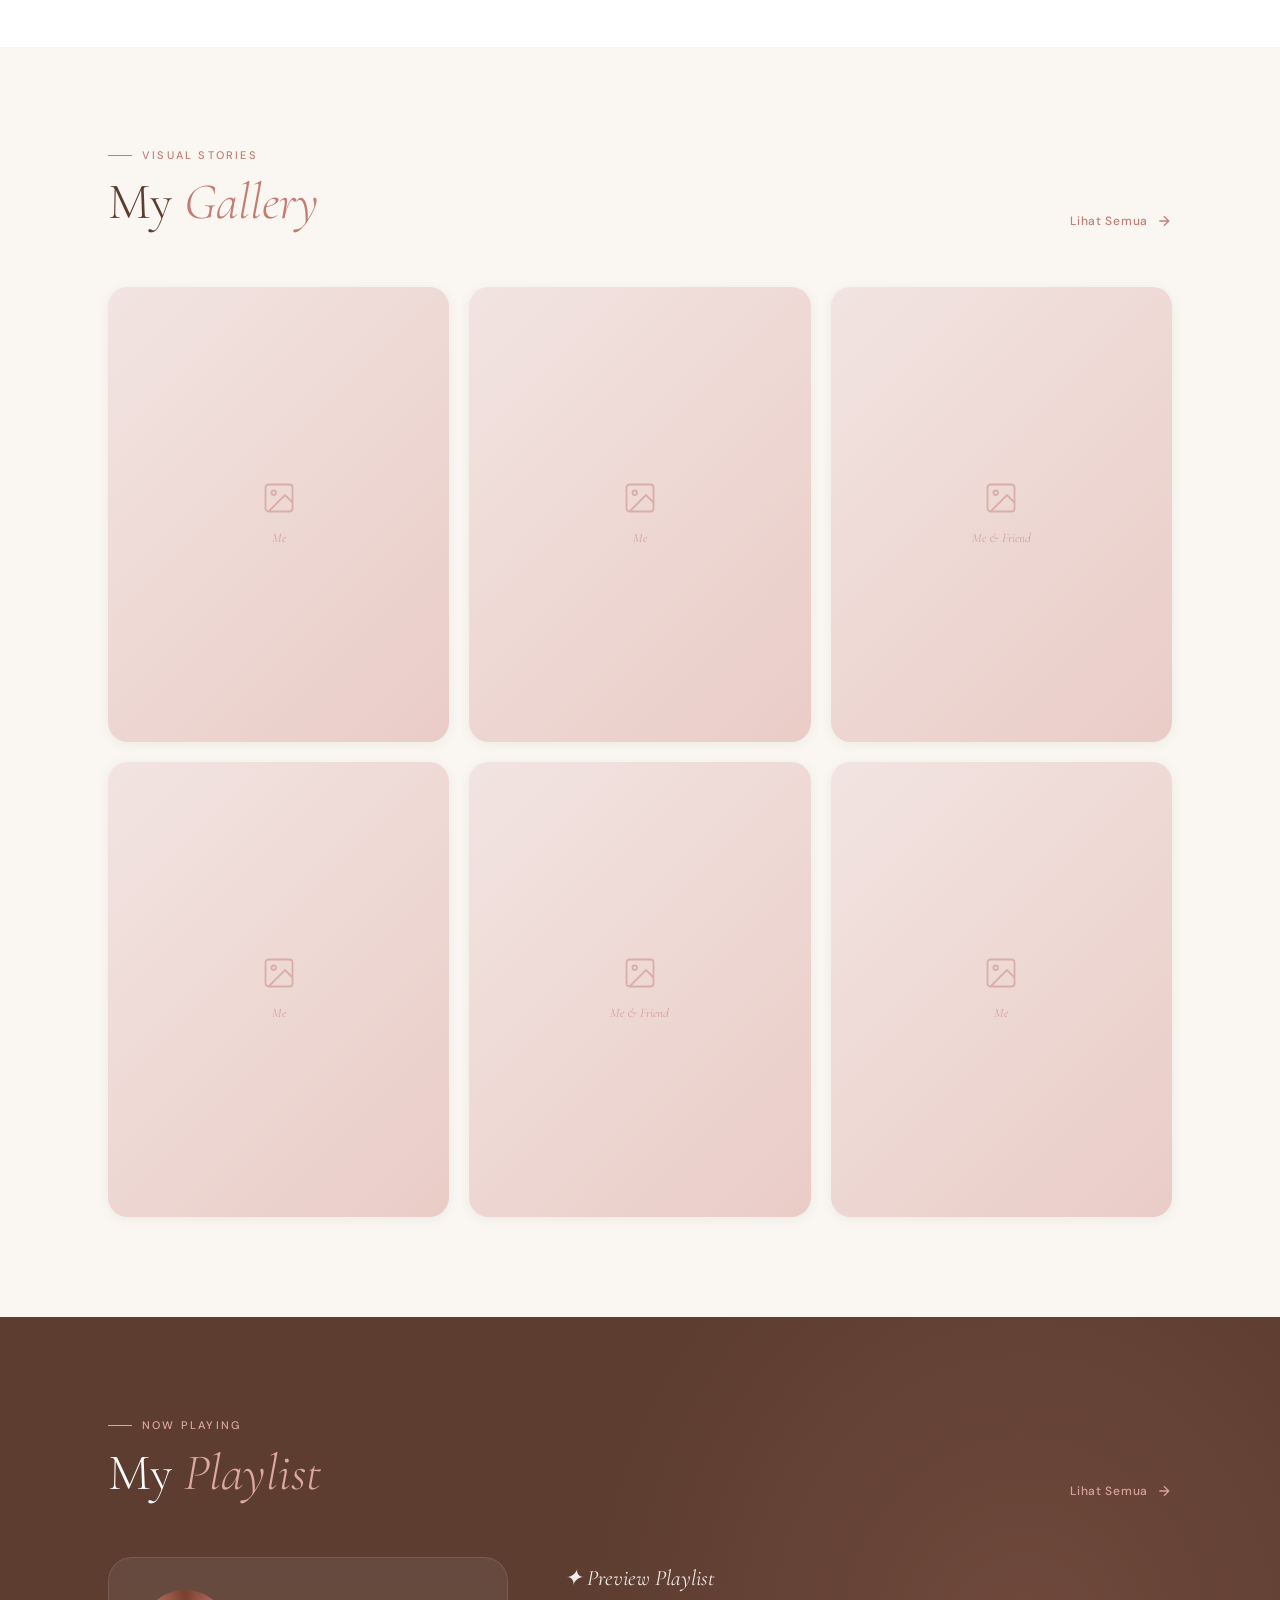
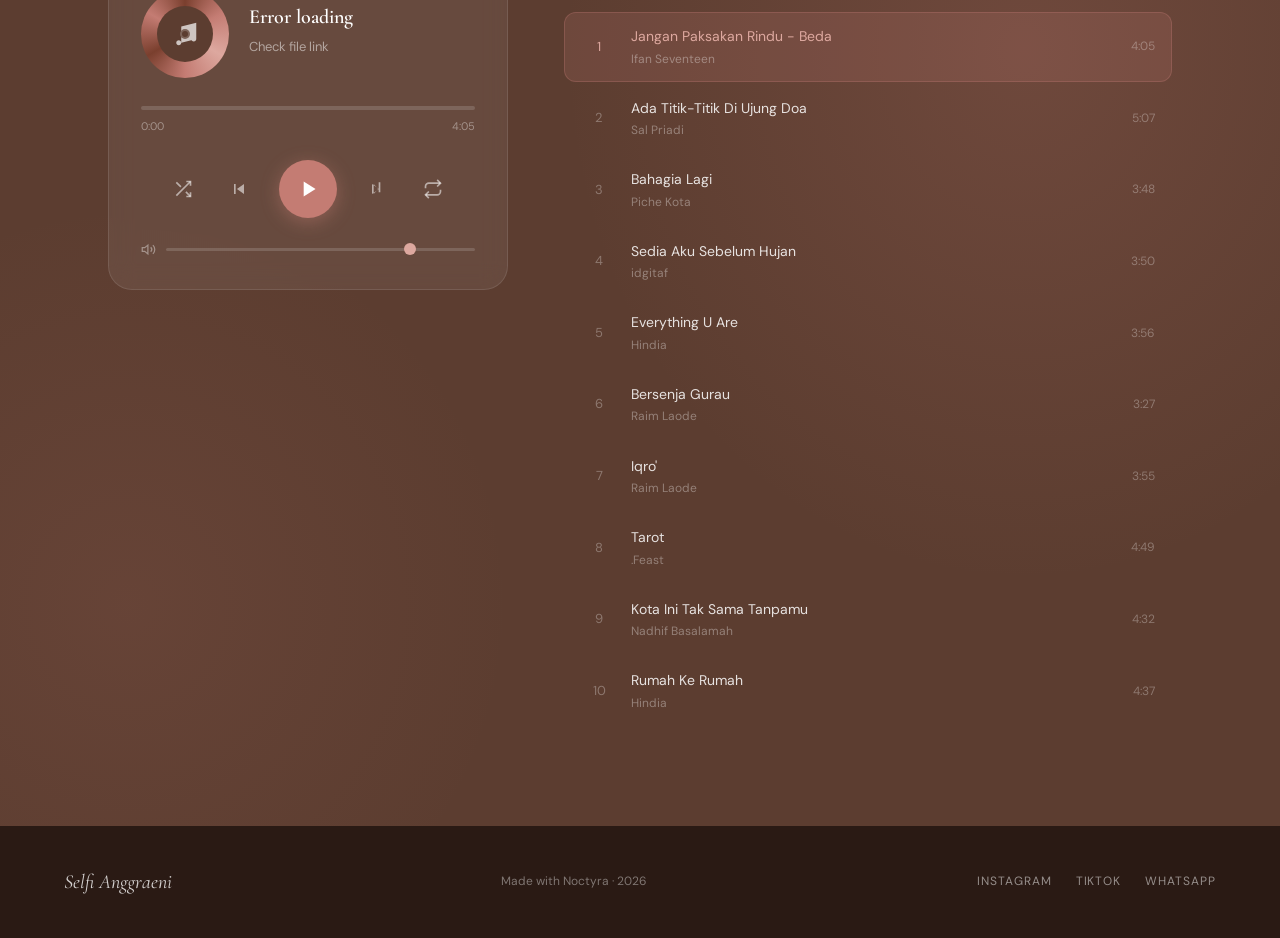
==== commit 6f90a287: "Update hero image source in index.html" ====
--- a/index.html
+++ b/index.html
@@ -39,7 +39,7 @@
       </div>
       <div class="hero-visual">
         <div class="hero-blob-wrap">
-          <img src="https://i.imgur.com/1UrF77M.jpeg" alt="Selfi" class="hero-photo"
+          <img src="https://i.imgur.com/TvdqA6g.jpeg" alt="Selfi" class="hero-photo"
                onerror="this.style.display='none';this.nextElementSibling.style.display='flex';" />
           <div class="hero-photo-fallback">
             <svg viewBox="0 0 24 24" fill="none" stroke="currentColor" stroke-width="1.2">
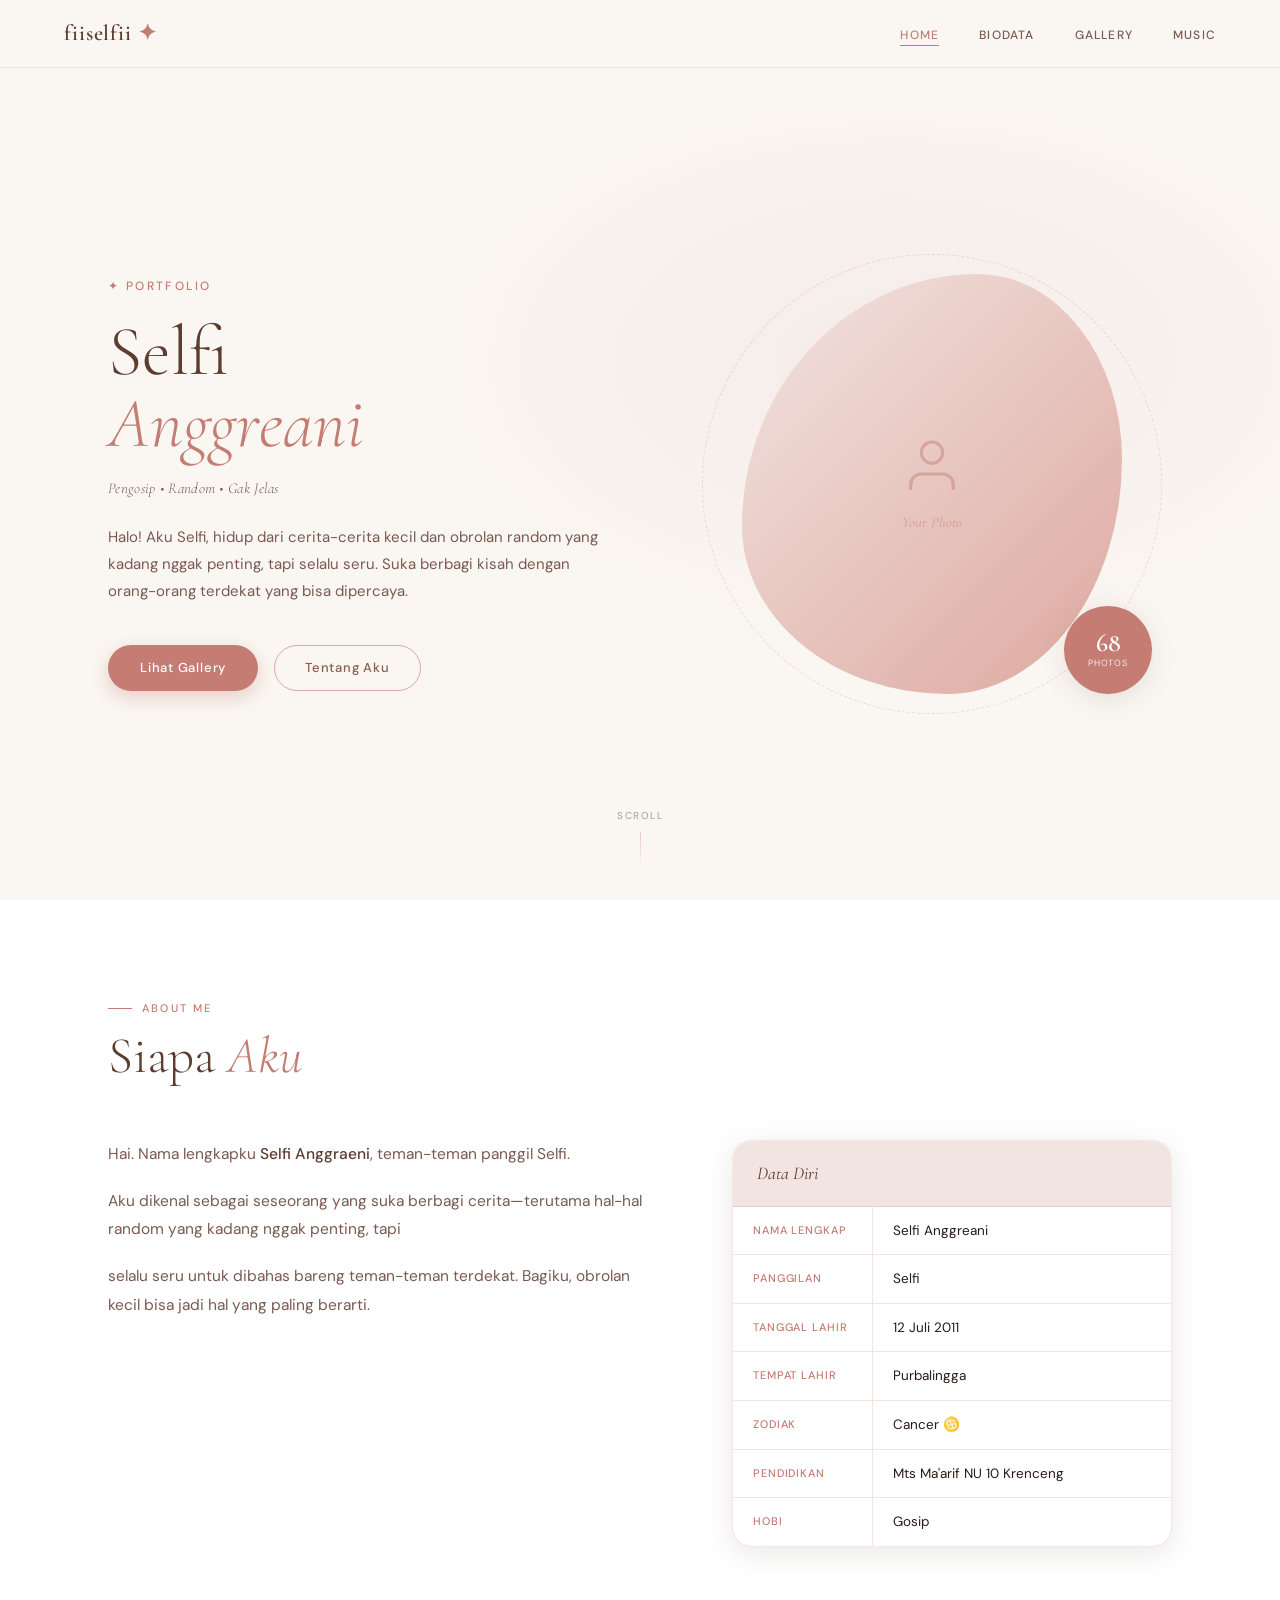
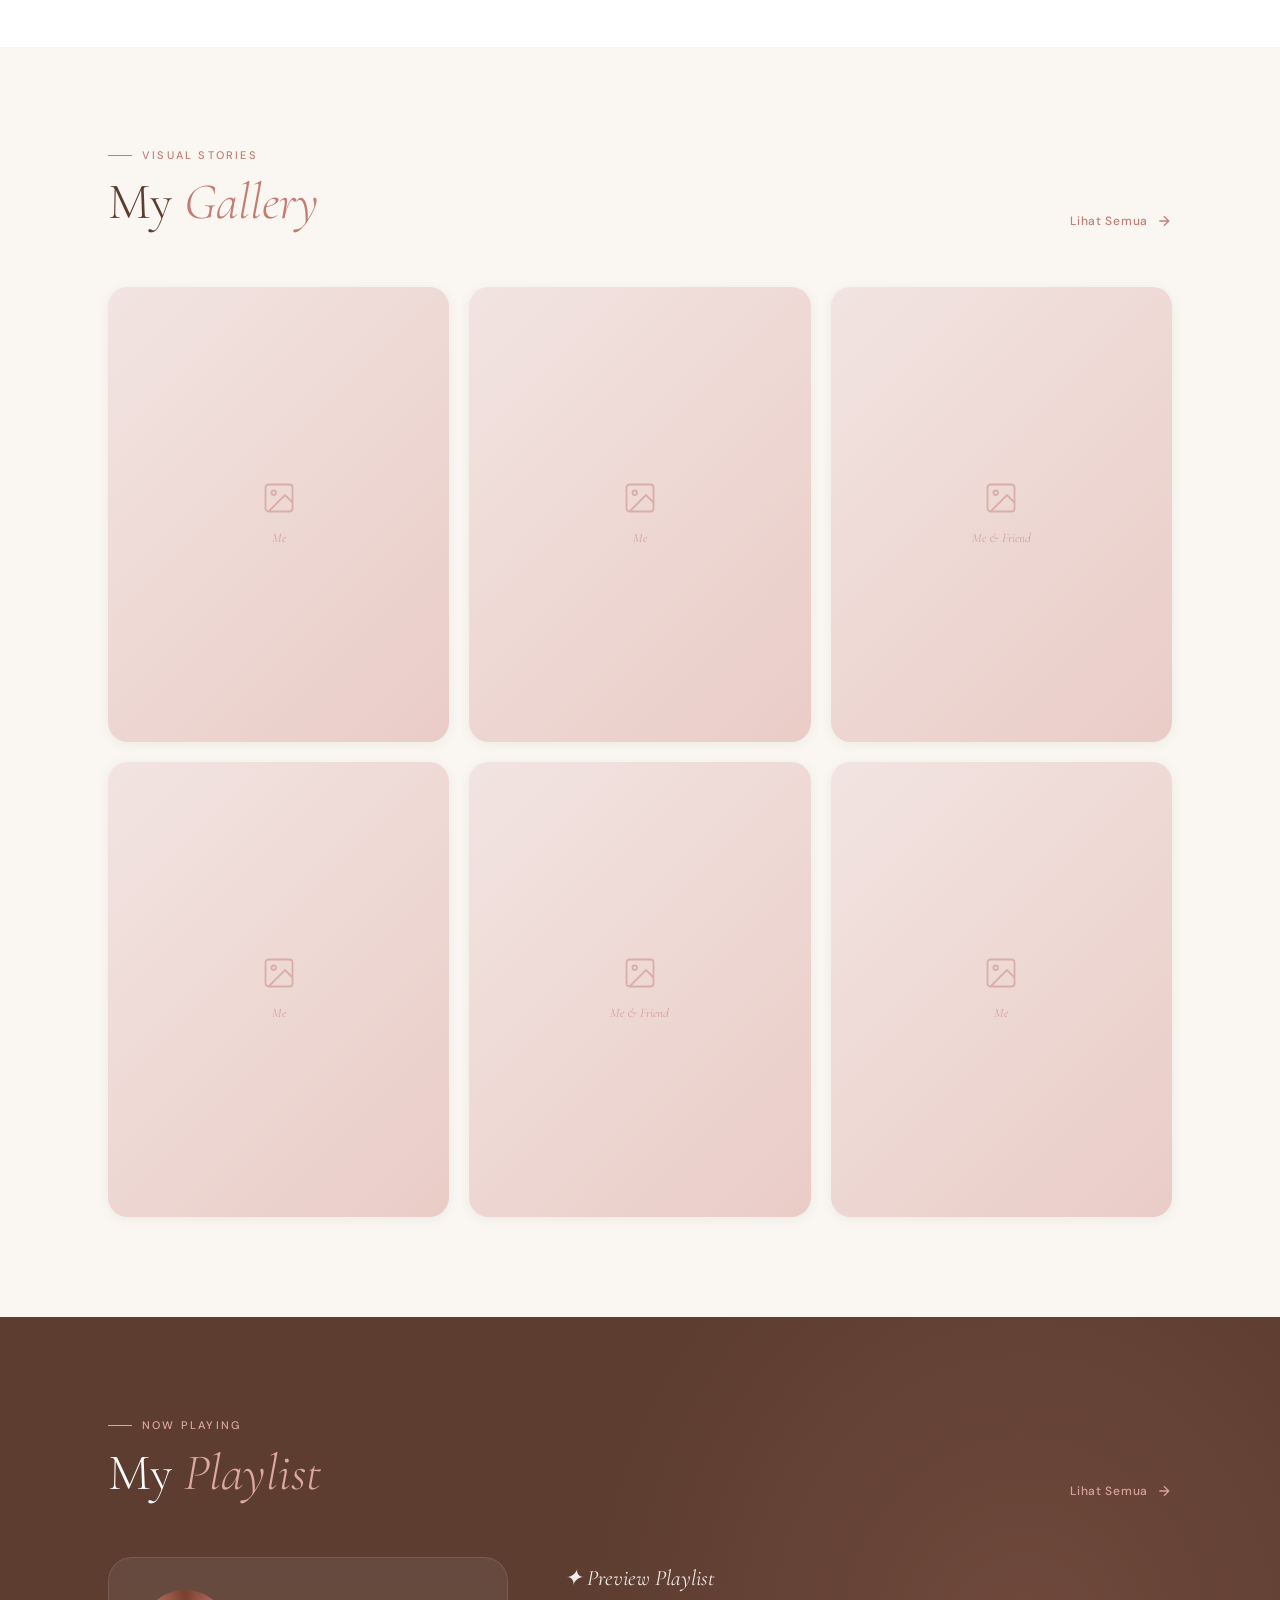
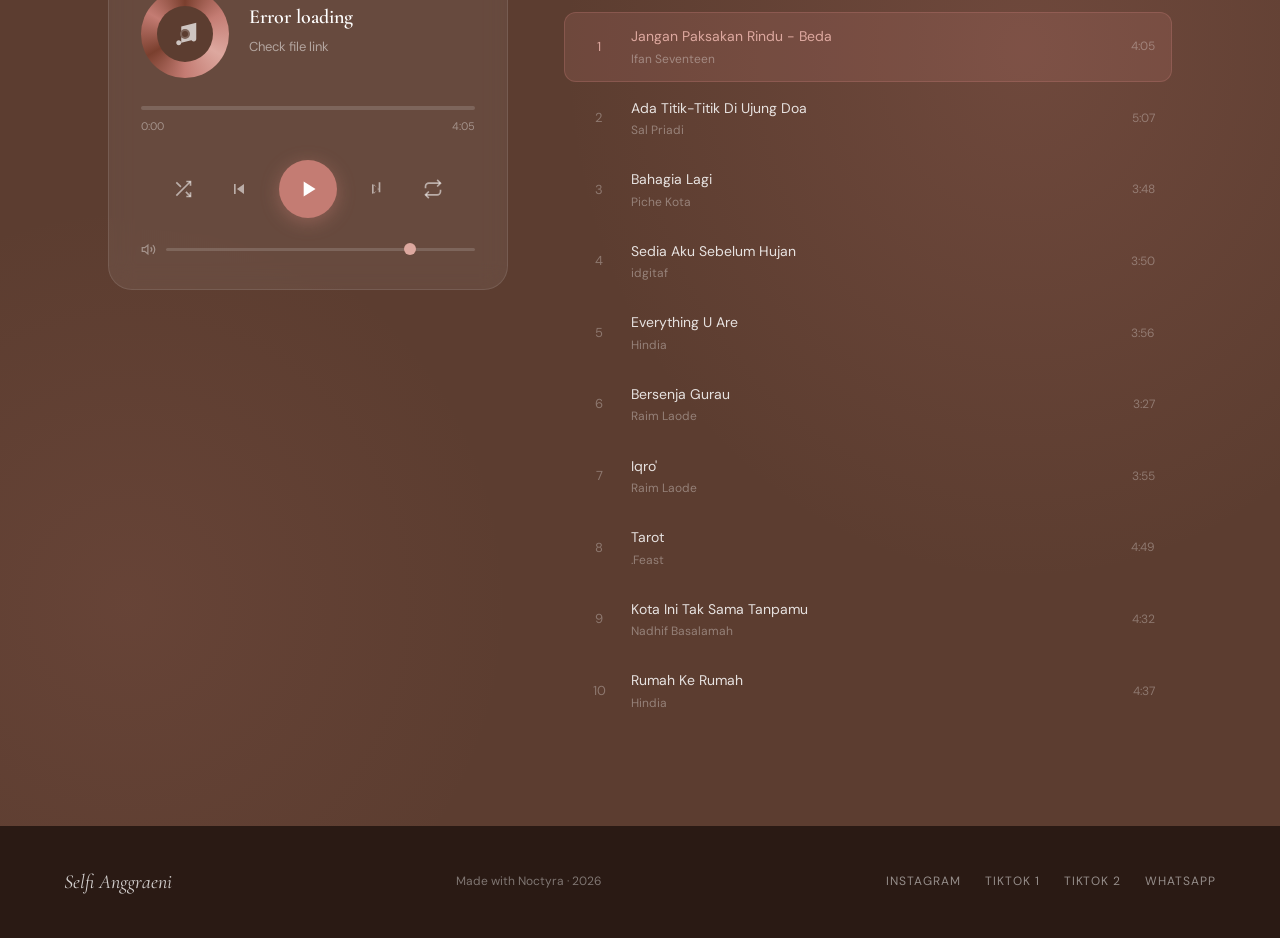
==== commit 70dcd58d: "Update TikTok link in footer section" ====
--- a/index.html
+++ b/index.html
@@ -161,7 +161,7 @@
       <p class="footer-name">Selfi Anggraeni</p>
       <p class="footer-copy">Made with Noctyra · 2026</p>
       <div class="footer-socials">
-        <a href="https://instagram.com/slfianggrea">Instagram</a><a href="https://tiktok.com/@anggreaaa19">TikTok</a><a href="https://wa.me/+6281249540088">WhatsApp</a>
+        <a href="https://instagram.com/slfianggrea">Instagram</a><a href="https://tiktok.com/@anggreaaa19">TikTok 1</a><a href="https://tiktok.com/@selllllfffii">TikTok 2</a><a href="https://wa.me/+6281249540088">WhatsApp</a>
       </div>
     </div>
   </footer>
--- a/style.css
+++ b/style.css
@@ -1,6 +1,7 @@
 /* =========================================
    PORTFOLIO — style.css (FULLY FIXED)
    Hero: teks kiri, foto kanan (2 kolom)
+   + Birthday mode styles (12 Juli)
    ========================================= */
 
 /* ─── RESET & BASE ─── */
@@ -1055,3 +1056,95 @@
     gap: 24px;
   }
 }
+
+/* =========================================
+   BIRTHDAY MODE — Aktif saat kelas .birthday-mode ada di <body>
+   (dikontrol oleh birthday.js)
+   ========================================= */
+
+/* Badge berkedip warna emas */
+body.birthday-mode .hero-badge {
+  animation: birthdayGlow 0.8s ease-in-out infinite alternate !important;
+  background: linear-gradient(135deg, var(--rose), #ffb347) !important;
+}
+
+body.birthday-mode .hero-badge-num {
+  font-size: 32px;
+}
+
+body.birthday-mode .hero-badge-txt {
+  letter-spacing: 0.2em;
+  font-weight: bold;
+}
+
+@keyframes birthdayGlow {
+  from { box-shadow: 0 0 5px #ffd700, 0 0 10px var(--rose-light); }
+  to   { box-shadow: 0 0 25px #ffd700, 0 0 35px var(--rose); }
+}
+
+/* Efek teks hero role melompat */
+body.birthday-mode .hero-role {
+  animation: birthdayTextPop 0.5s ease-out;
+  color: #ffd700 !important;
+  font-weight: 500;
+}
+
+@keyframes birthdayTextPop {
+  0%   { transform: scale(1); opacity: 0.8; }
+  50%  { transform: scale(1.1); text-shadow: 0 0 8px #ffd700; }
+  100% { transform: scale(1); opacity: 1; }
+}
+
+/* Efek nama sedikit bergetar bahagia */
+body.birthday-mode .hero-name em {
+  display: inline-block;
+  animation: happyShake 0.4s ease-in-out 2;
+}
+
+@keyframes happyShake {
+  0% { transform: translate(1px, -1px) rotate(0deg); }
+  25% { transform: translate(-1px, 2px) rotate(1deg); }
+  50% { transform: translate(-2px, 0px) rotate(-1deg); }
+  75% { transform: translate(1px, 1px) rotate(0deg); }
+  100% { transform: translate(0,0) rotate(0); }
+}
+
+/* Balon dekorasi (akan dibuat oleh JS, kita siapkan animasi) */
+.birthday-balloon {
+  position: absolute;
+  bottom: -100px;
+  pointer-events: none;
+  z-index: 10;
+  animation: balloonFloat 8s ease-in-out forwards;
+}
+
+@keyframes balloonFloat {
+  0% {
+    transform: translateY(0) rotate(0deg);
+    opacity: 0.9;
+  }
+  70% {
+    opacity: 0.8;
+  }
+  100% {
+    transform: translateY(-120vh) rotate(15deg);
+    opacity: 0;
+    display: none;
+  }
+}
+
+/* Confetti/emoji jatuh (dari birthday.js) */
+@keyframes birthdayFall {
+  0% {
+    transform: translateY(0) rotate(0deg);
+    opacity: 1;
+  }
+  80% {
+    opacity: 0.8;
+  }
+  100% {
+    transform: translateY(100vh) rotate(360deg);
+    opacity: 0;
+    display: none;
+  }
+   }
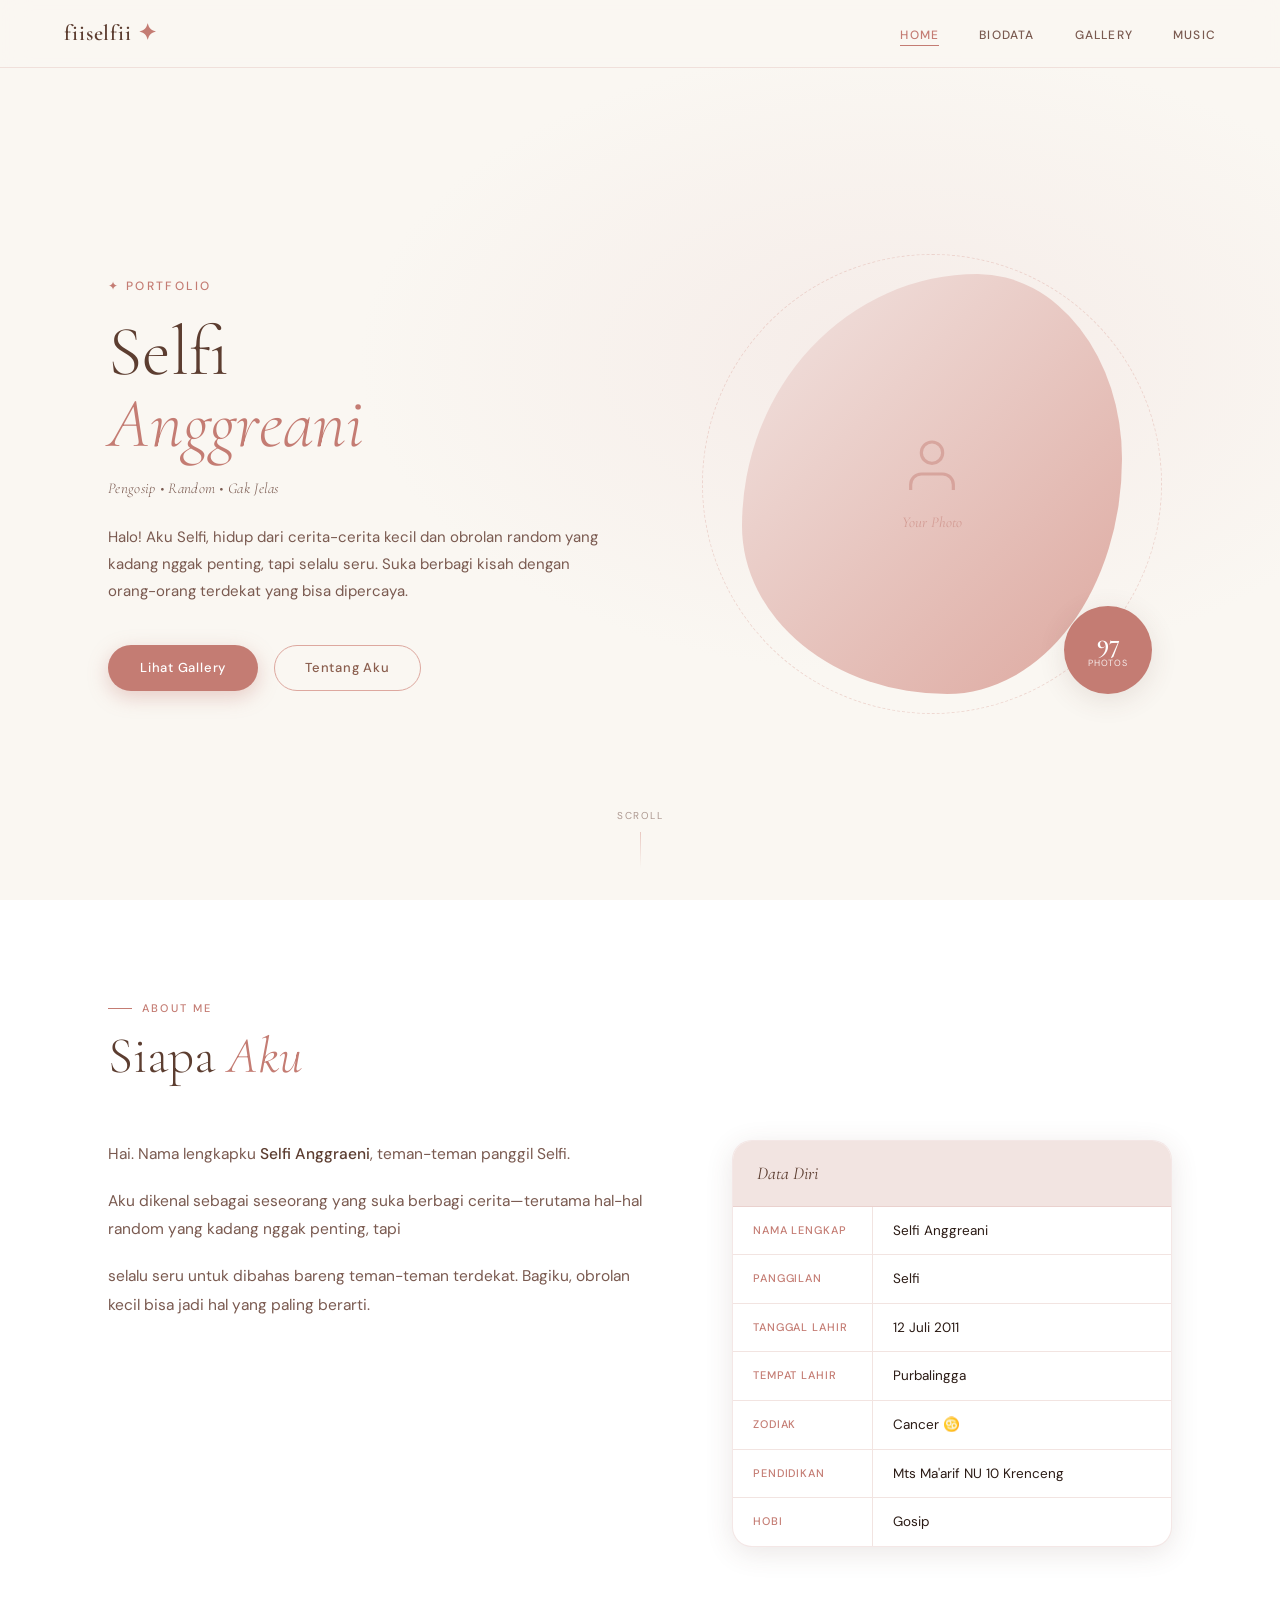
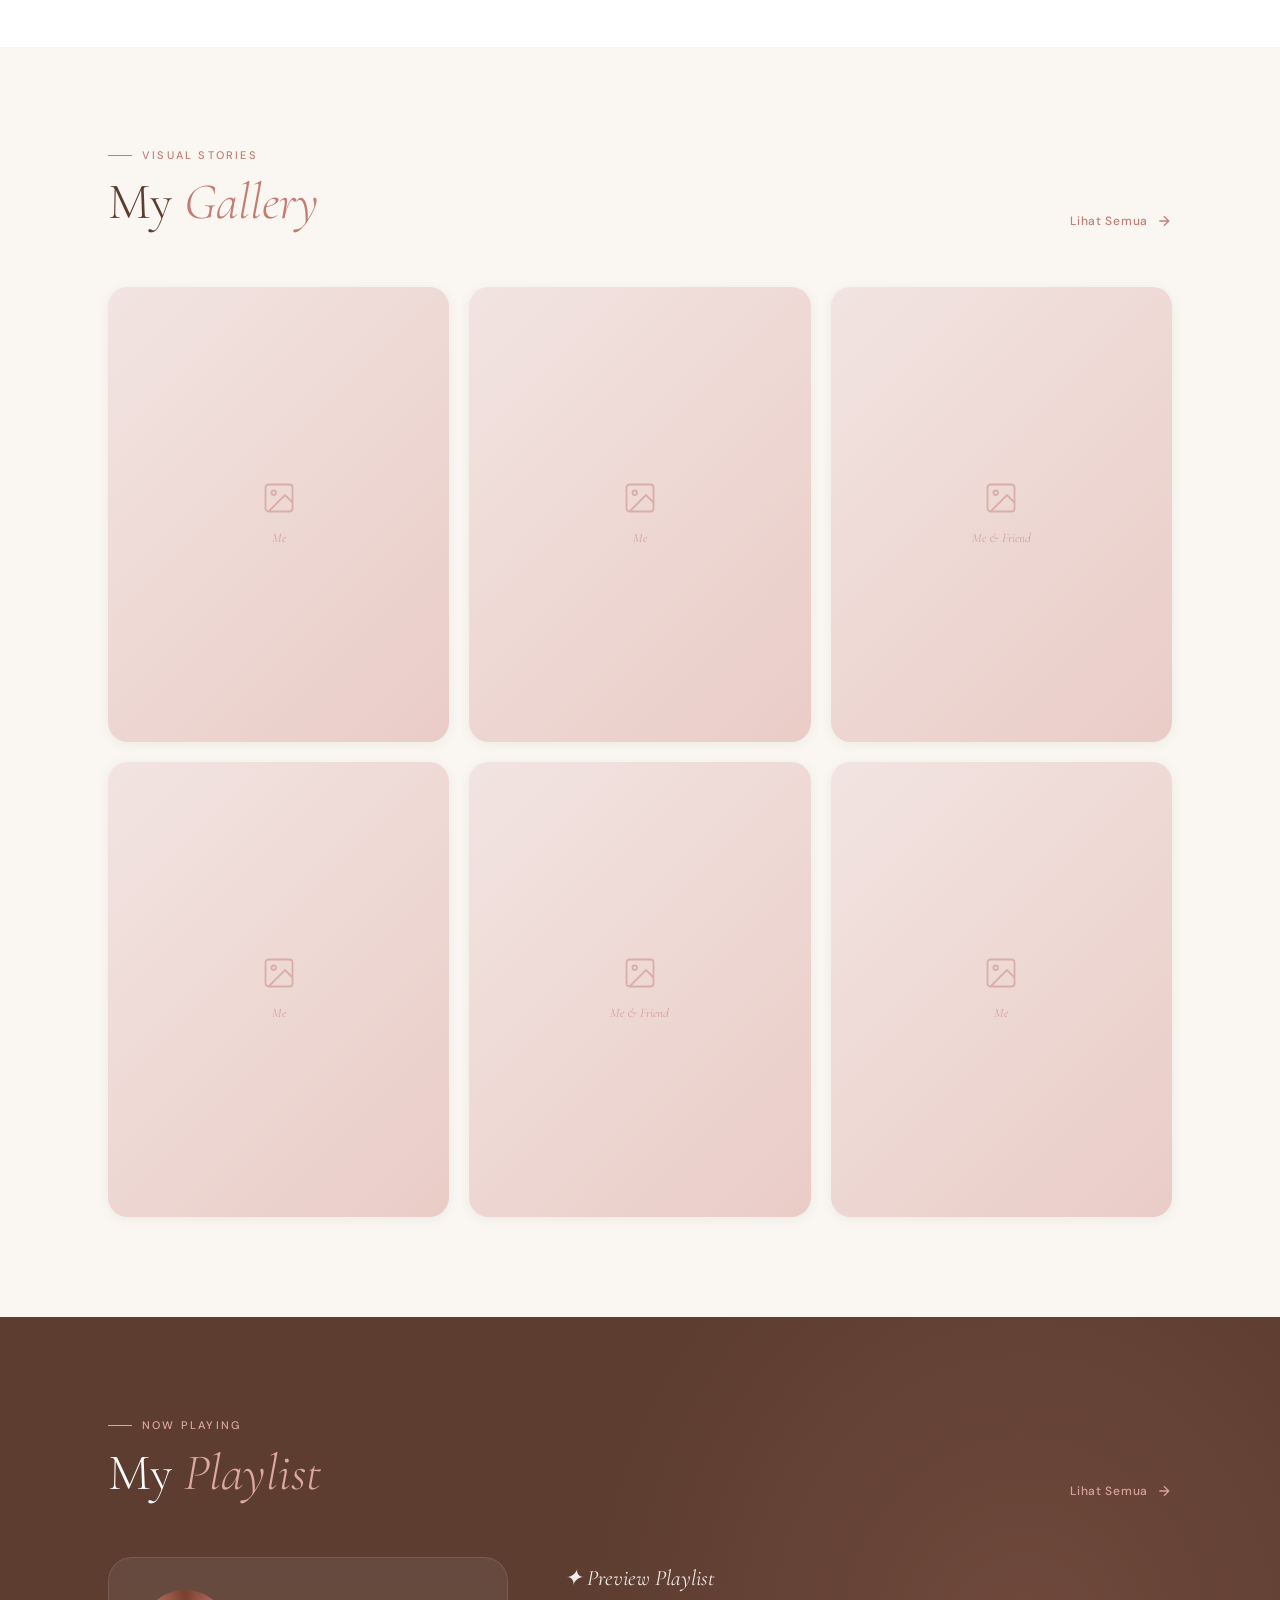
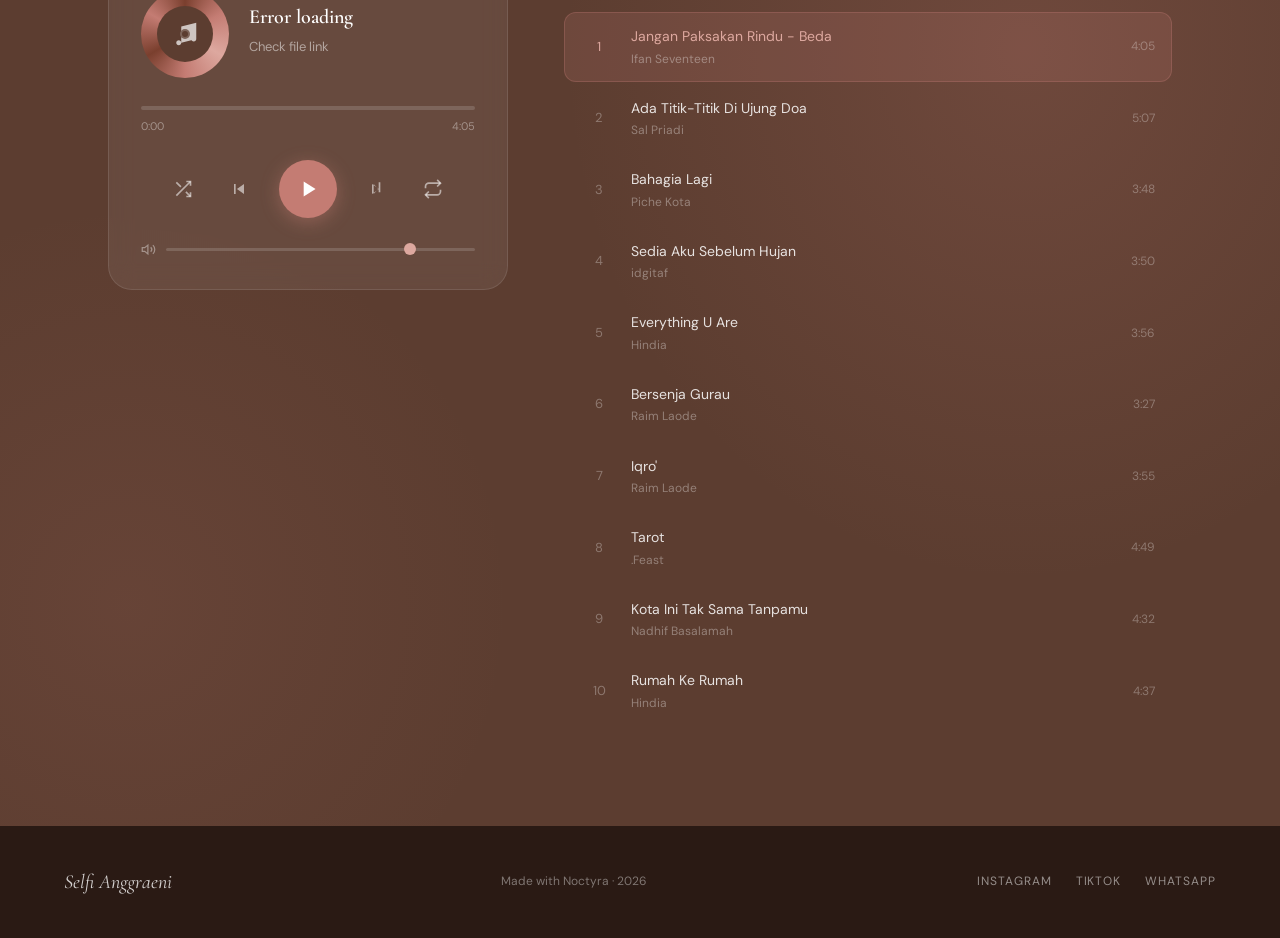
==== commit e5c092da: "Update index.html" ====
--- a/index.html
+++ b/index.html
@@ -161,7 +161,7 @@
       <p class="footer-name">Selfi Anggraeni</p>
       <p class="footer-copy">Made with Noctyra · 2026</p>
       <div class="footer-socials">
-        <a href="https://instagram.com/slfianggrea">Instagram</a><a href="https://tiktok.com/@anggreaaa19">TikTok 1</a><a href="https://tiktok.com/@selllllfffii">TikTok 2</a><a href="https://wa.me/+6281249540088">WhatsApp</a>
+        <a href="https://instagram.com/slfianggrea">Instagram</a><a href="https://tiktok.com/@anggreaaa19">TikTok</a><a href="https://wa.me/+6281249540088">WhatsApp</a>
       </div>
     </div>
   </footer>
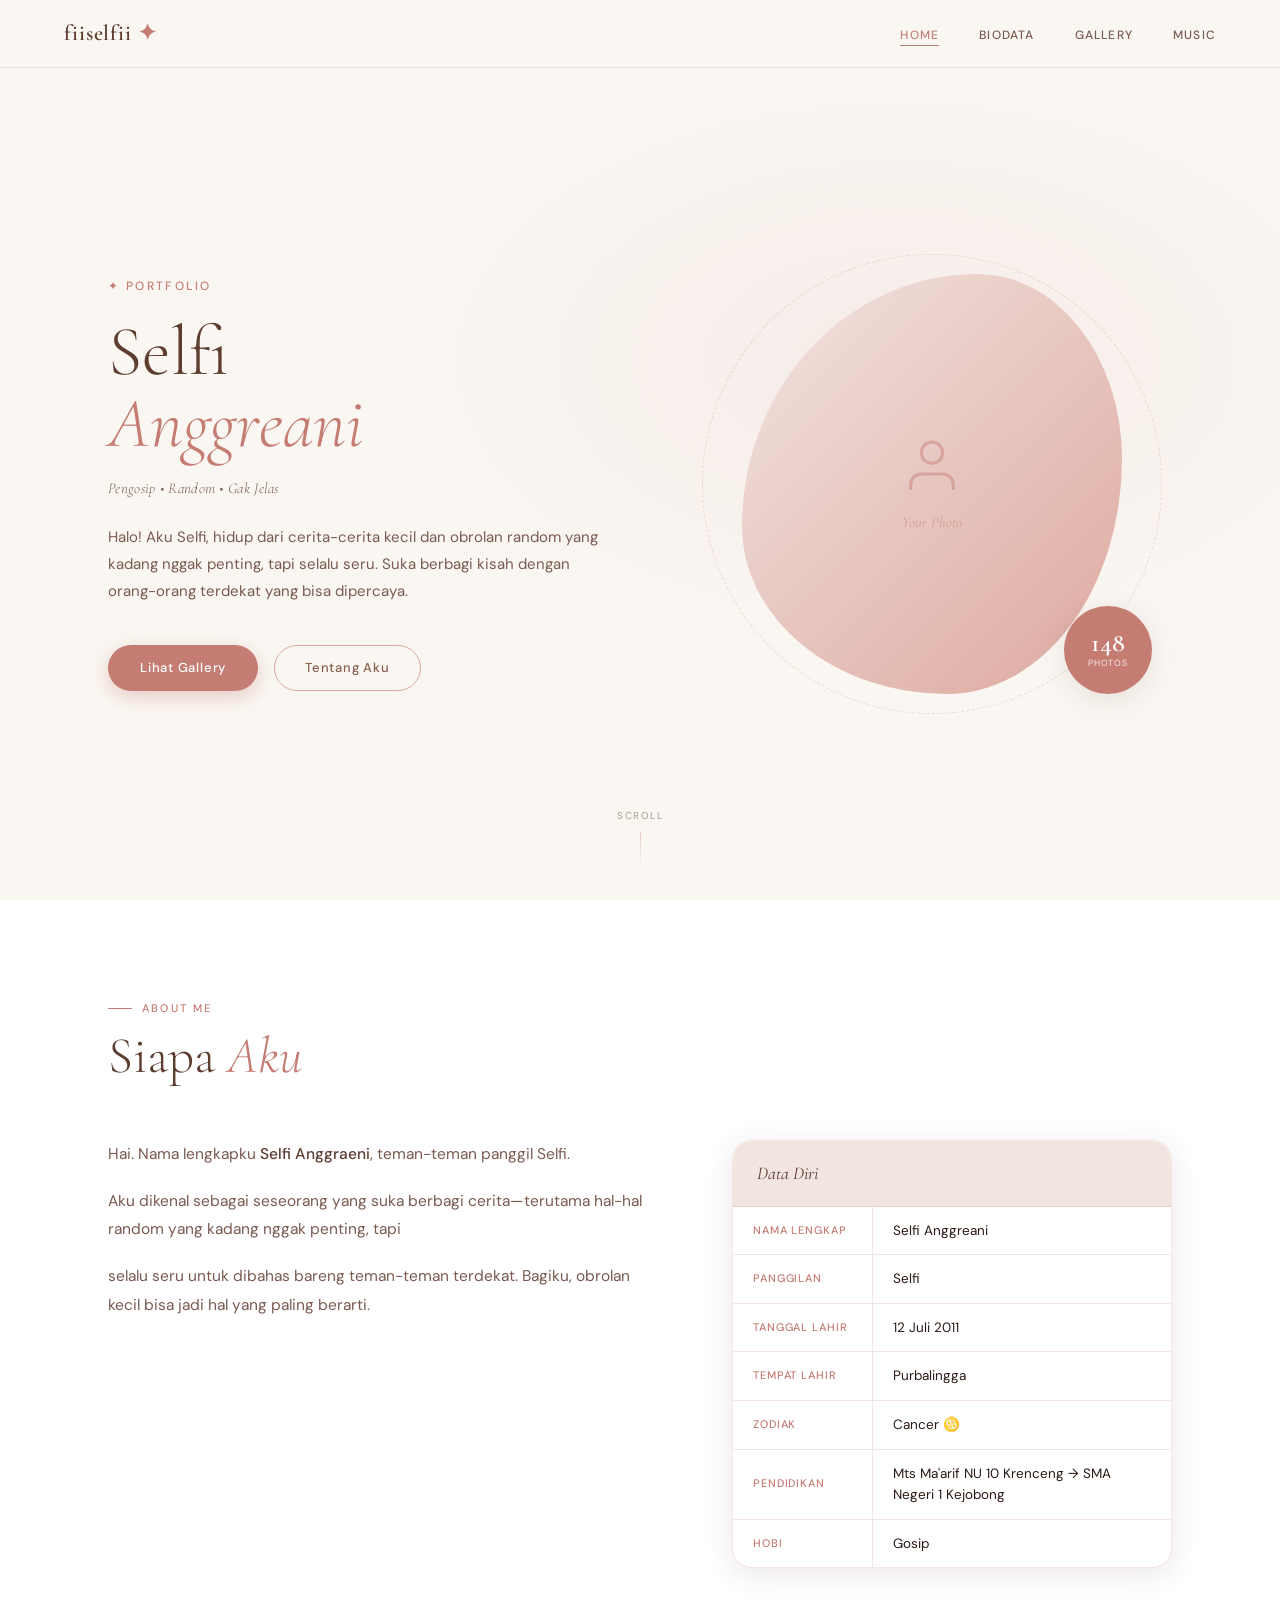
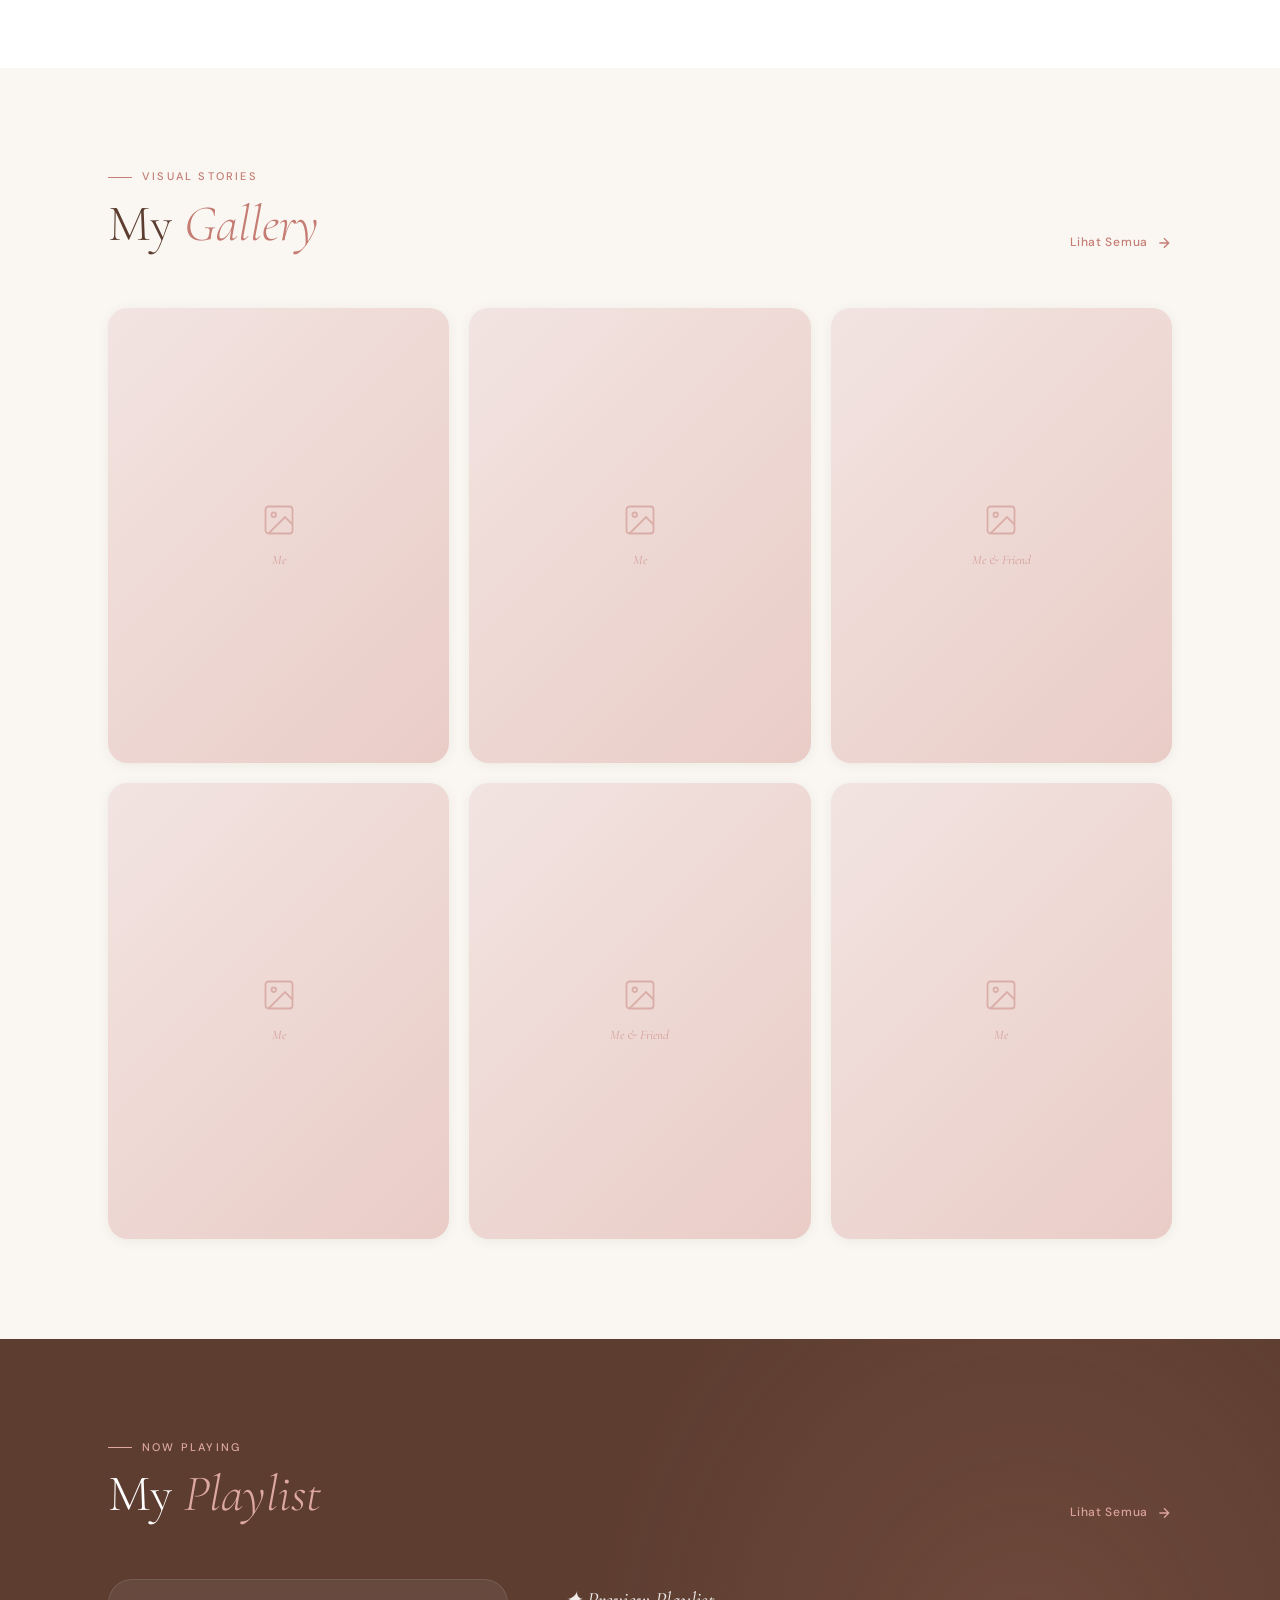
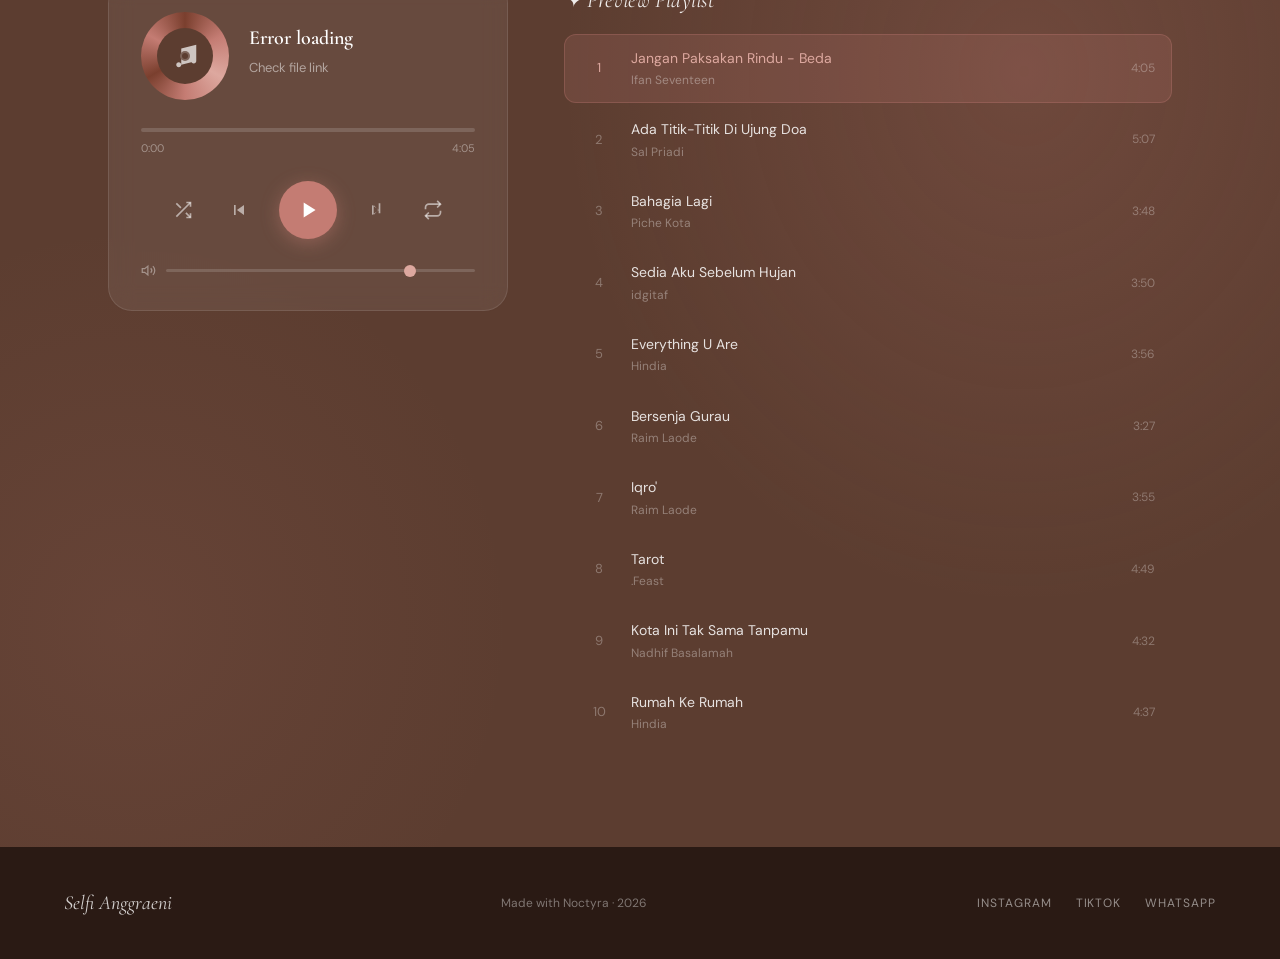
==== commit 48a70335: "Update index.html" ====
--- a/index.html
+++ b/index.html
@@ -81,7 +81,7 @@
             <div class="bio-row"><span class="bio-key">Tanggal Lahir</span><span class="bio-val">12 Juli 2011</span></div>
             <div class="bio-row"><span class="bio-key">Tempat Lahir</span><span class="bio-val">Purbalingga</span></div>
             <div class="bio-row"><span class="bio-key">Zodiak</span><span class="bio-val">Cancer ♋</span></div>
-            <div class="bio-row"><span class="bio-key">Pendidikan</span><span class="bio-val">Mts Ma'arif NU 10 Krenceng</span></div>
+            <div class="bio-row"><span class="bio-key">Pendidikan</span><span class="bio-val">Mts Ma'arif NU 10 Krenceng → SMA Negeri 1 Kejobong</span></div>
             <div class="bio-row"><span class="bio-key">Hobi</span><span class="bio-val">Gosip</span></div>
             <!-- BARIS FAV GENRE DIHAPUS -->
           </div>
@@ -161,7 +161,7 @@
       <p class="footer-name">Selfi Anggraeni</p>
       <p class="footer-copy">Made with Noctyra · 2026</p>
       <div class="footer-socials">
-        <a href="https://instagram.com/slfianggrea">Instagram</a><a href="https://tiktok.com/@anggreaaa19">TikTok</a><a href="https://wa.me/+6281249540088">WhatsApp</a>
+        <a href="https://instagram.com/slfianggrea">Instagram</a><a href="https://tiktok.com/@selllllfiiiiii">TikTok</a><a href="https://wa.me/+6281249540088">WhatsApp</a>
       </div>
     </div>
   </footer>
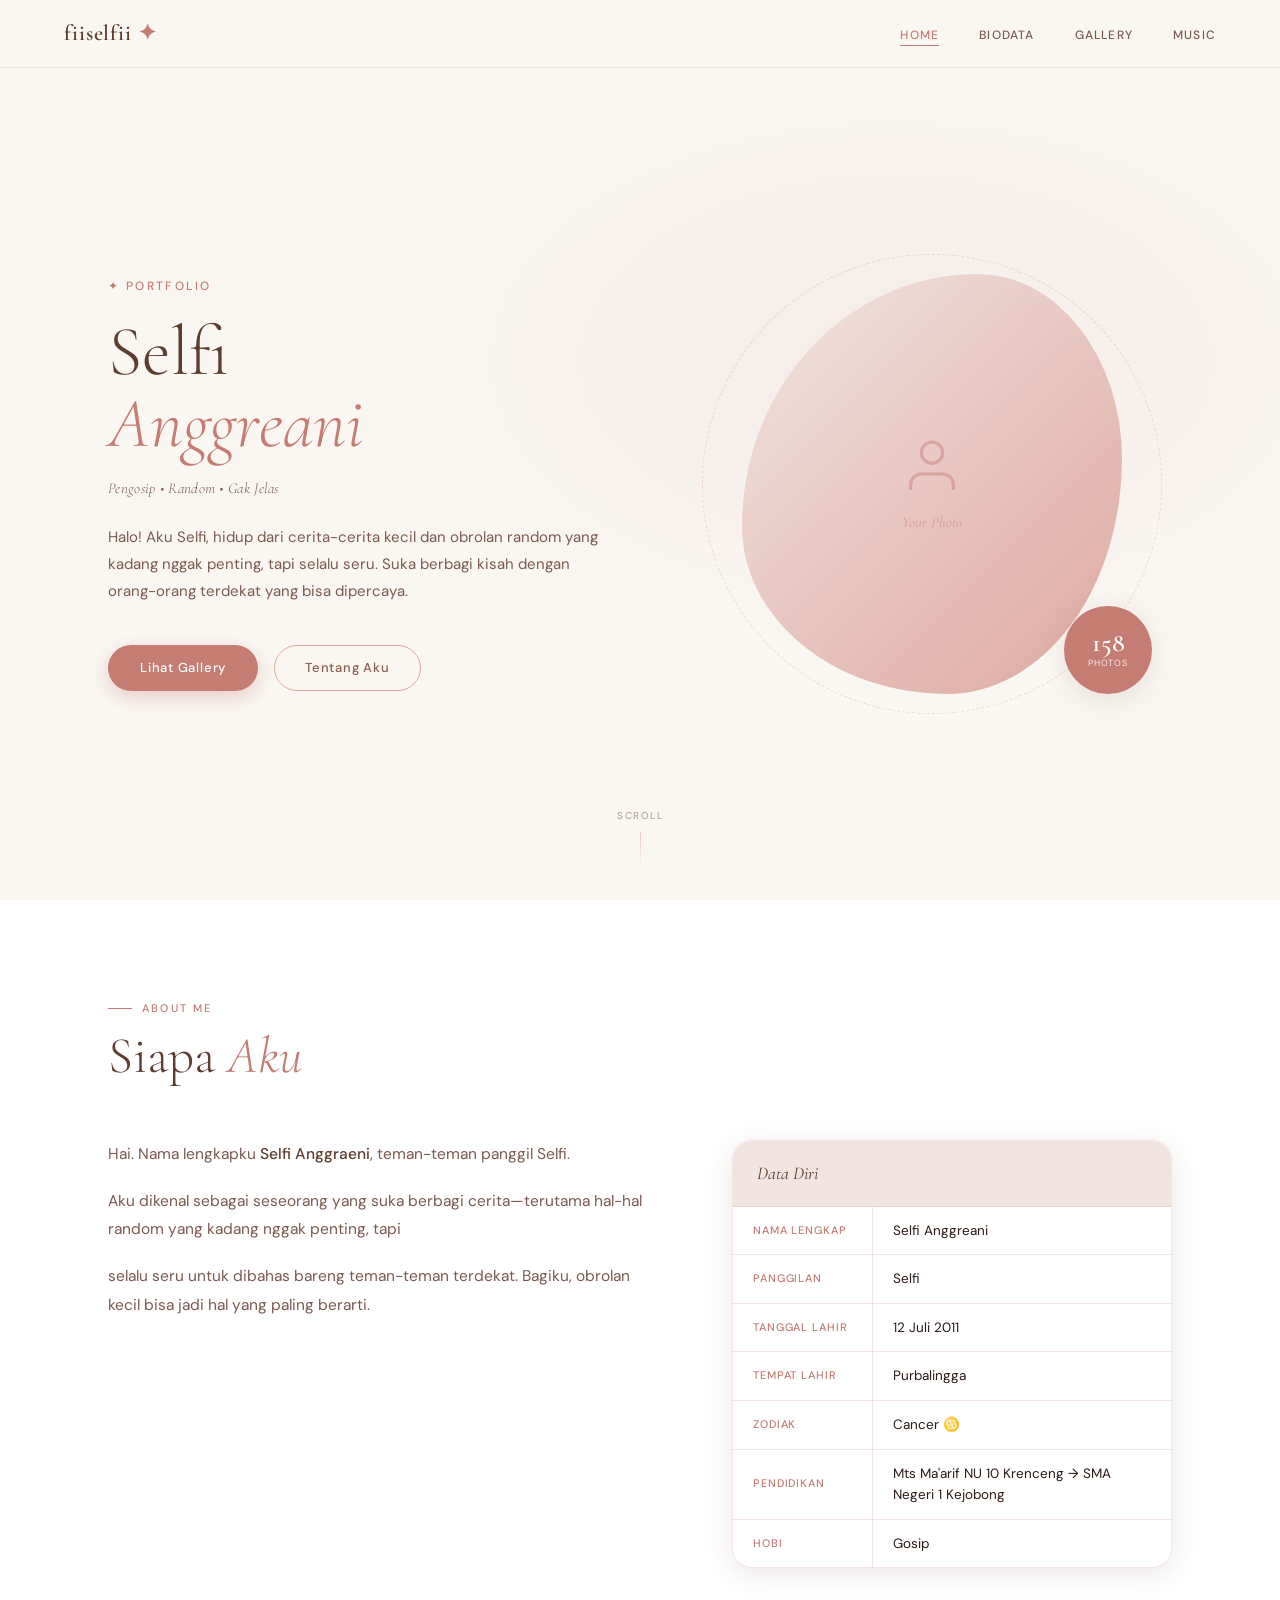
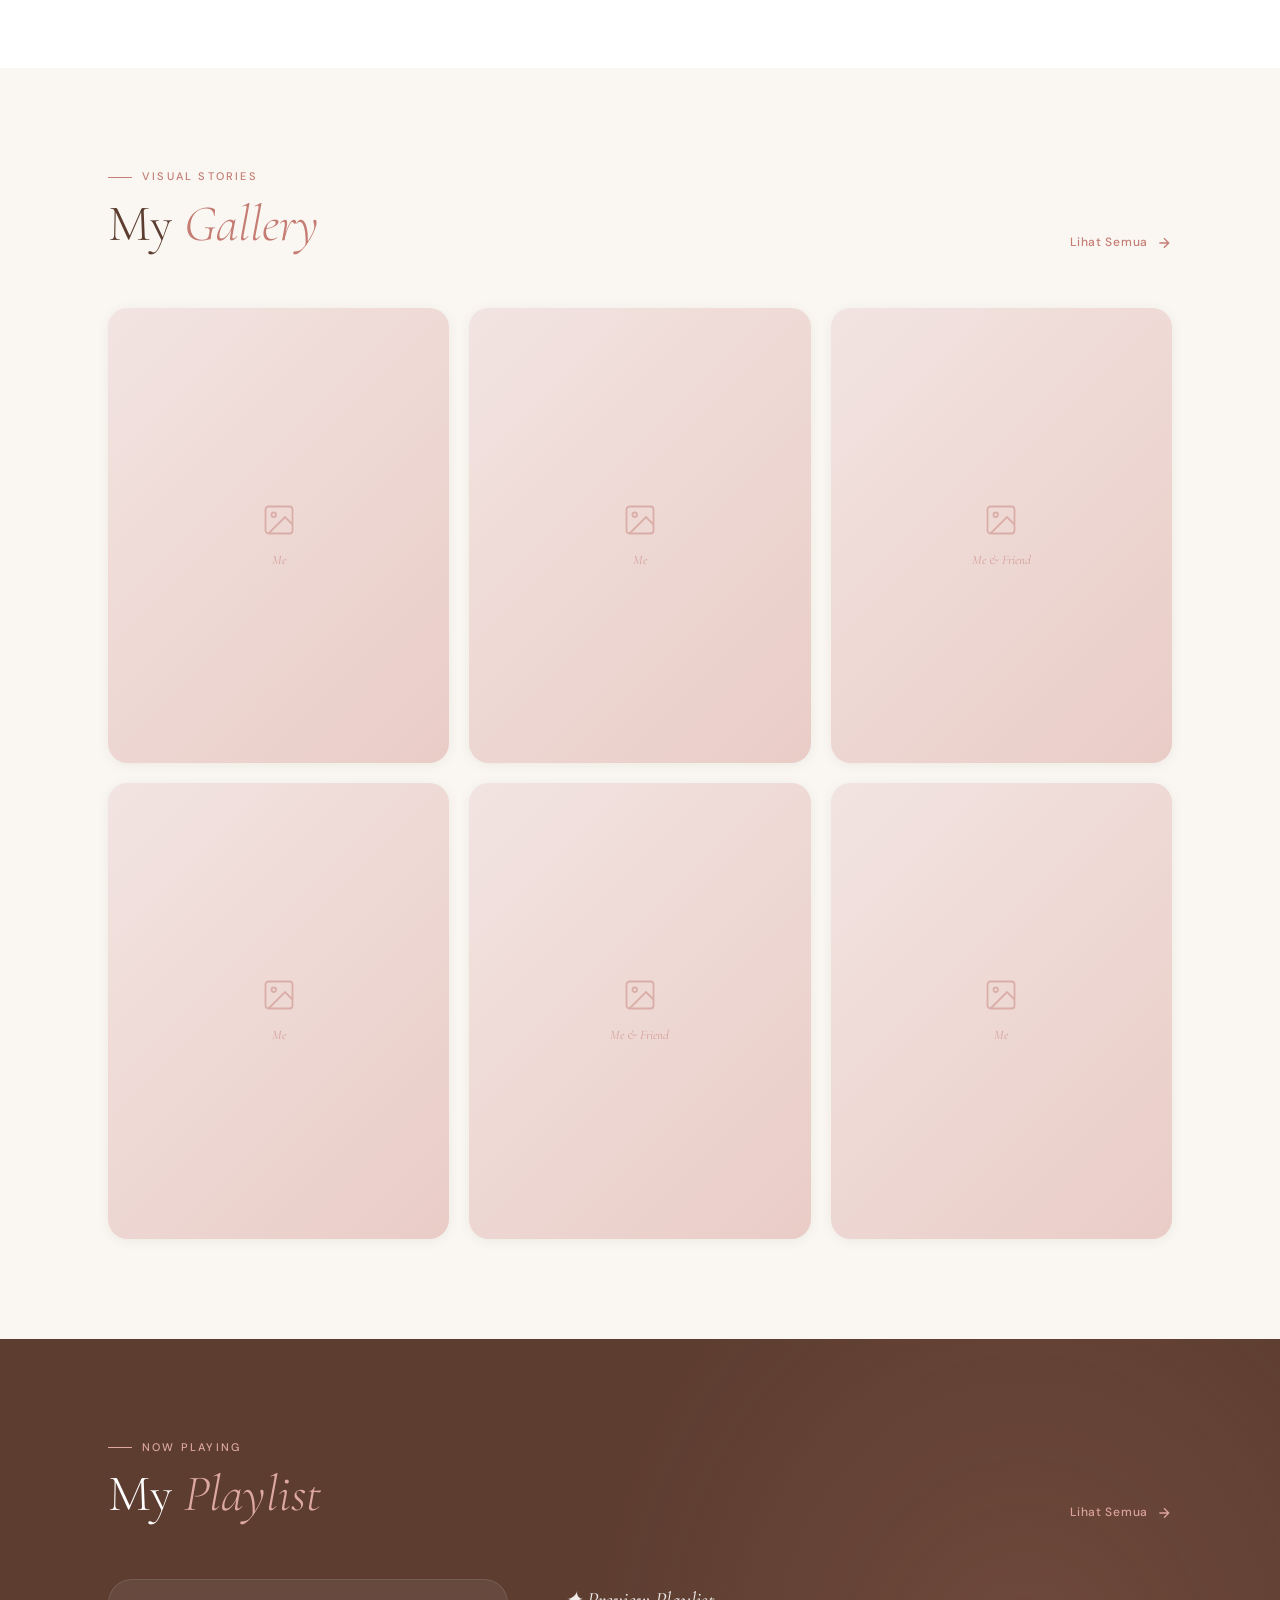
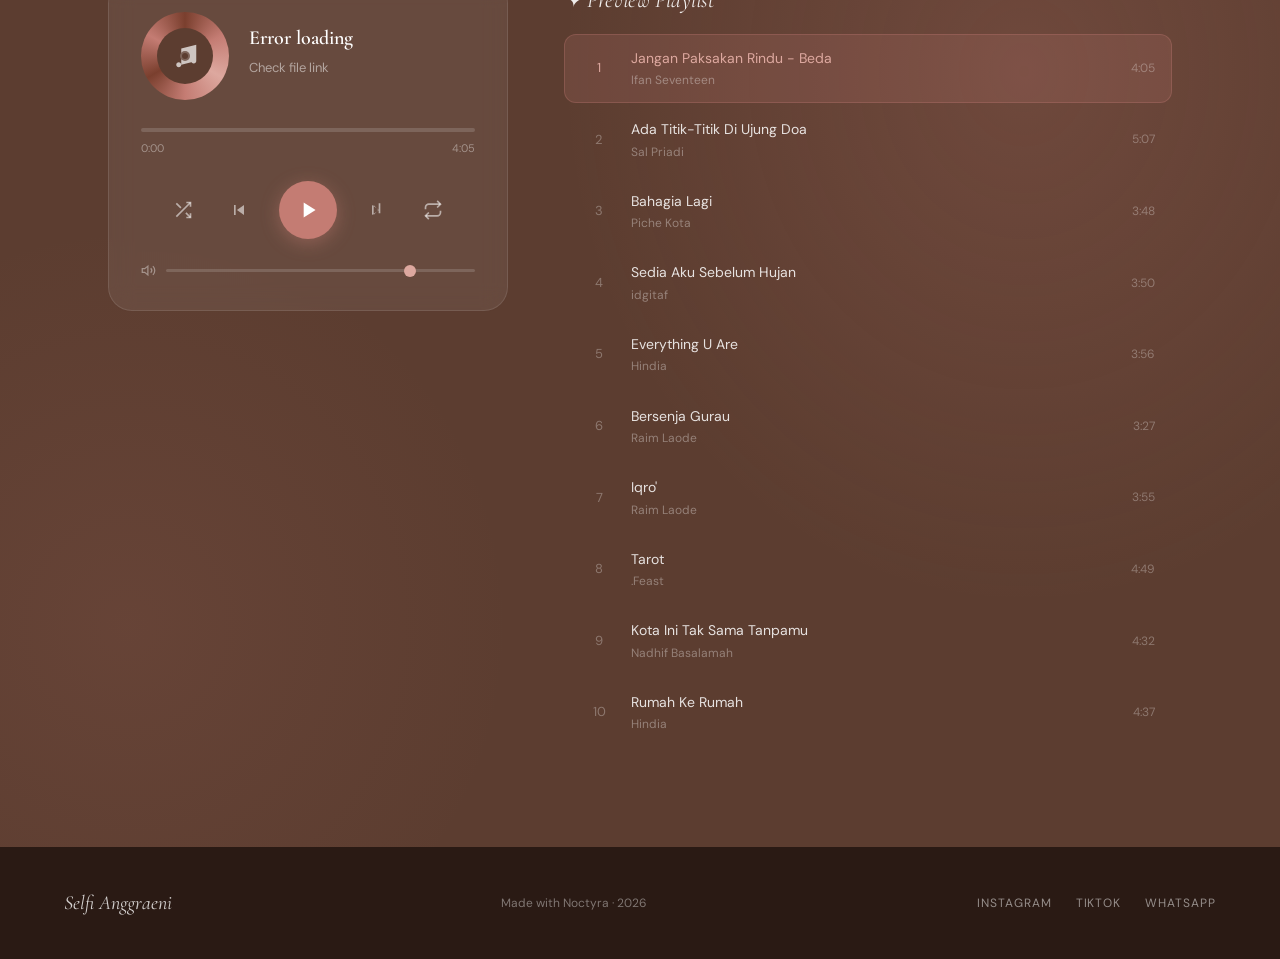
==== commit 5a3ecac9: "Remove navbar and footer from index.html" ====
--- a/index.html
+++ b/index.html
@@ -11,16 +11,8 @@
 </head>
 <body>
 
-  <nav id="navbar">
-    <div class="nav-logo">fiiselfii <span>✦</span></div>
-    <ul class="nav-links">
-      <li><a href="#hero" class="nav-active">Home</a></li>
-      <li><a href="#biodata">Biodata</a></li>
-      <li><a href="gallery.html">Gallery</a></li>
-      <li><a href="music.html">Music</a></li>
-    </ul>
-    <button class="nav-burger" id="navBurger"><span></span><span></span><span></span></button>
-  </nav>
+  <!-- Navbar akan dimuat di sini -->
+  <div id="navbar-placeholder"></div>
 
   <section id="hero">
     <div class="hero-content">
@@ -156,22 +148,19 @@
     </div>
   </section>
 
-  <footer>
-    <div class="footer-inner">
-      <p class="footer-name">Selfi Anggraeni</p>
-      <p class="footer-copy">Made with Noctyra · 2026</p>
-      <div class="footer-socials">
-        <a href="https://instagram.com/slfianggrea">Instagram</a><a href="https://tiktok.com/@selllllfiiiiii">TikTok</a><a href="https://wa.me/+6281249540088">WhatsApp</a>
-      </div>
-    </div>
-  </footer>
+  <!-- Footer akan dimuat di sini -->
+  <div id="footer-placeholder"></div>
 
   <script src="gallery-data.js"></script>
   <script src="music-data.js"></script>
   <script src="player.js"></script>
   <script src="script.js"></script>
   <script src="birthday.js"></script>
+  <script src="components/loader.js"></script>
   <script>
+    // Panggil loader setelah semua file lain dimuat
+    loadComponents();
+
     // Badge jumlah foto
     if(typeof PHOTOS !== 'undefined') {
       document.getElementById("heroBadgeNum").textContent = PHOTOS.length;
@@ -204,13 +193,6 @@
       const limit = typeof MUSIC_PREVIEW_LIMIT !== 'undefined' ? MUSIC_PREVIEW_LIMIT : 10;
       initPlayer(SONGS.slice(0, limit));
     }
-
-    // Nav burger
-    const burger = document.getElementById("navBurger");
-    const navLinks = document.querySelector(".nav-links");
-    if(burger && navLinks) {
-      burger.addEventListener("click", () => navLinks.classList.toggle("open"));
-    }
   </script>
 </body>
 </html>
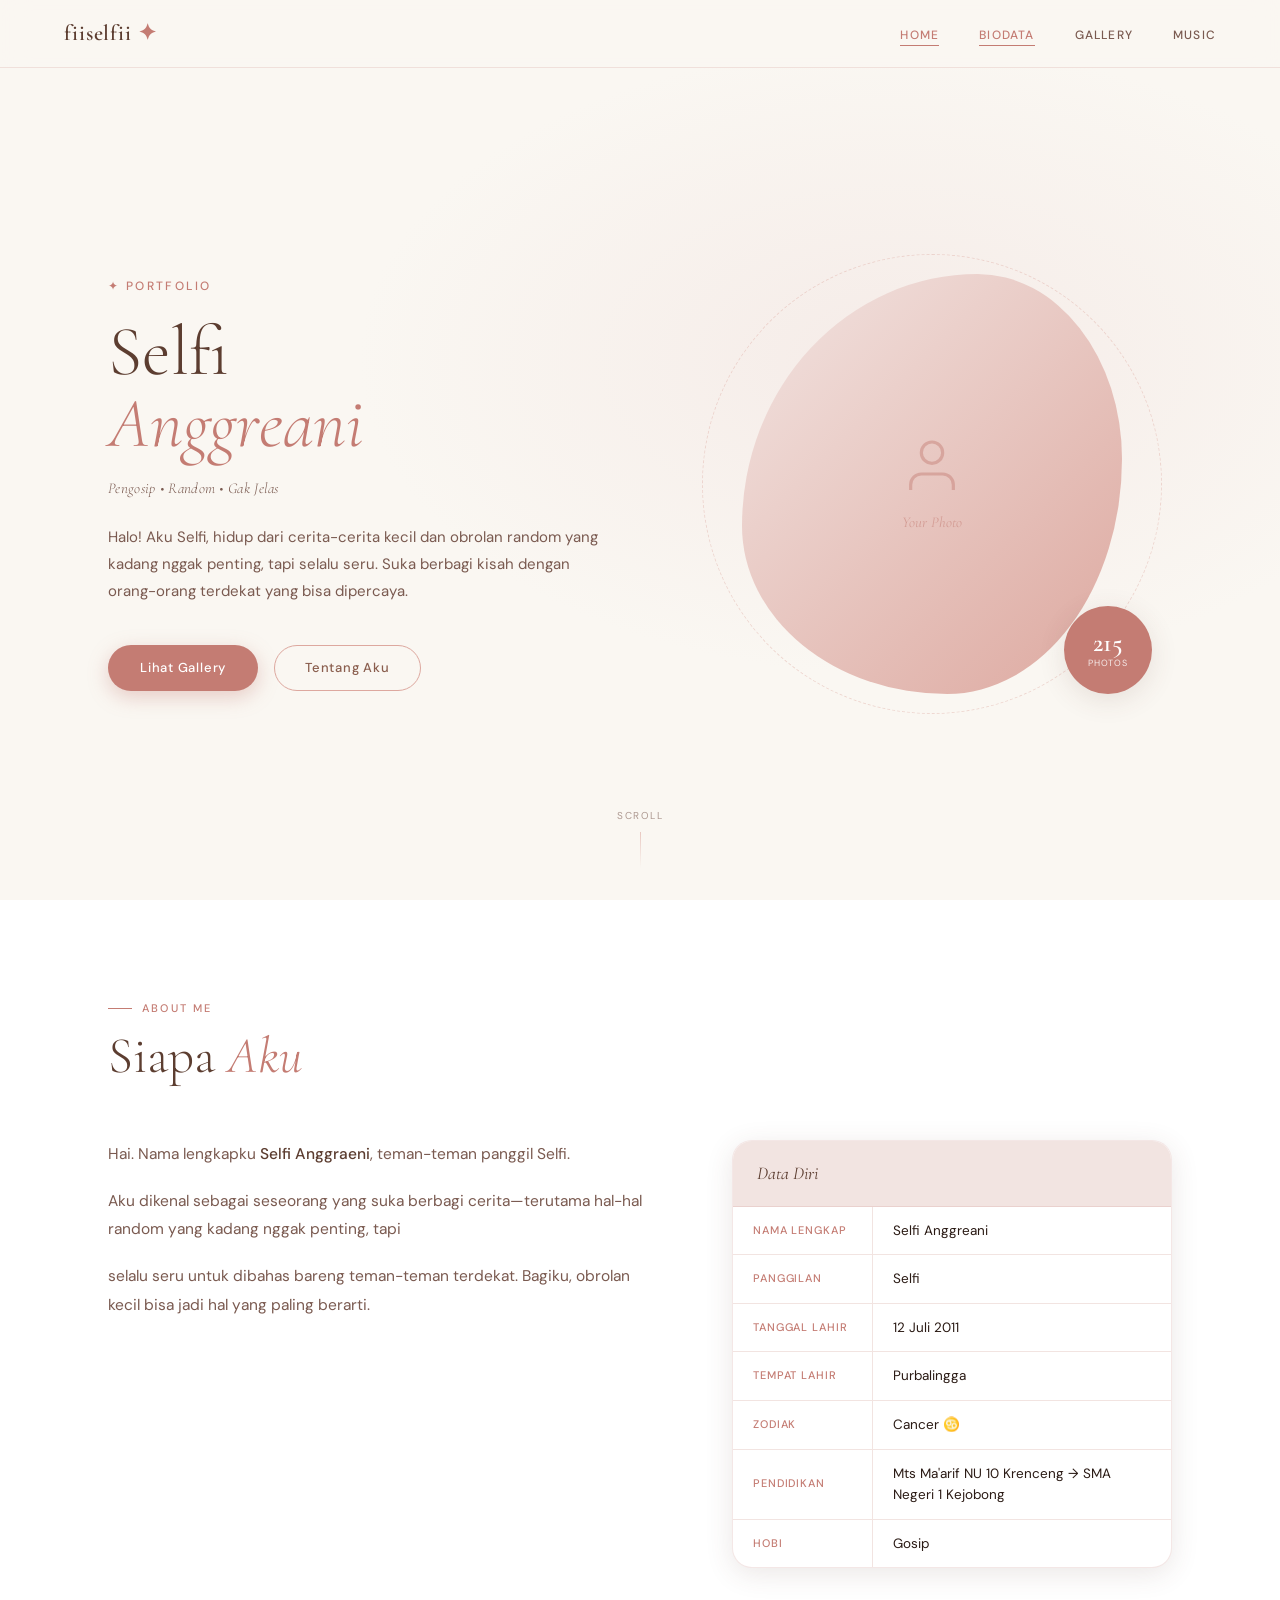
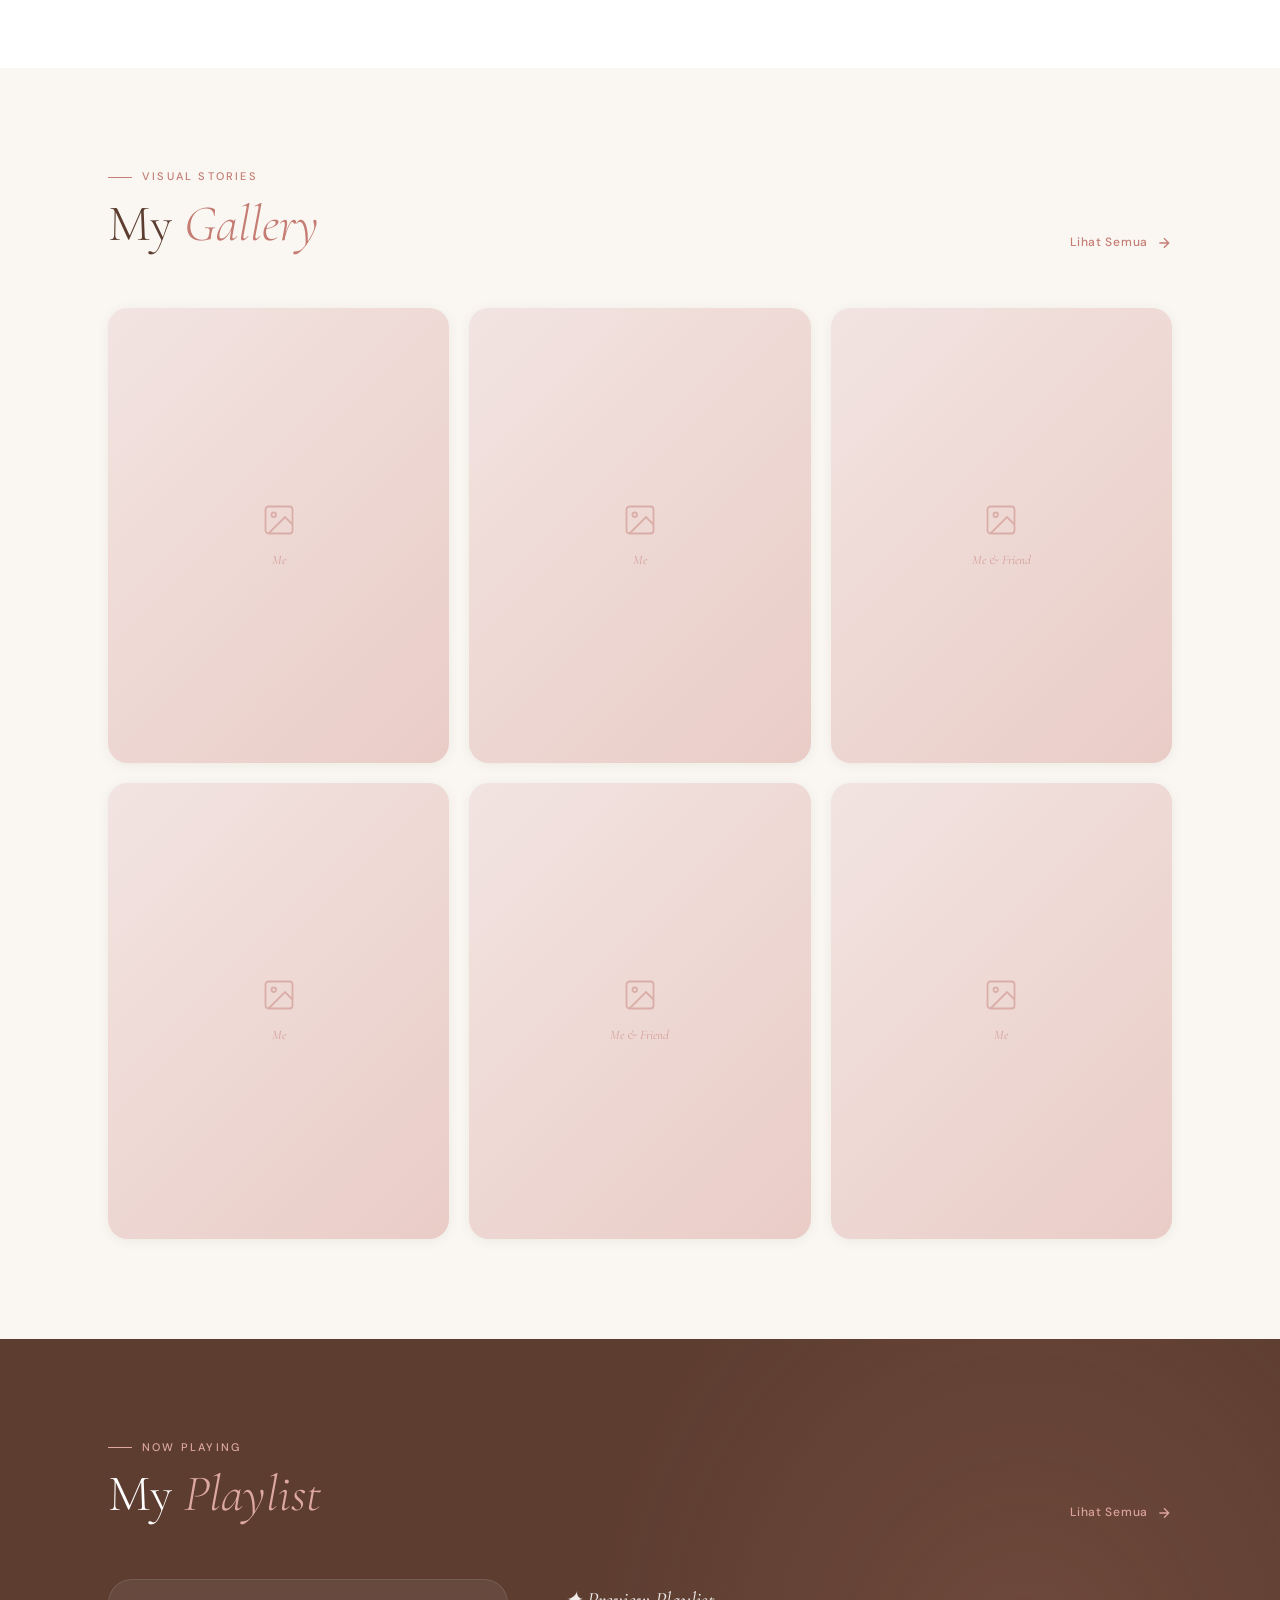
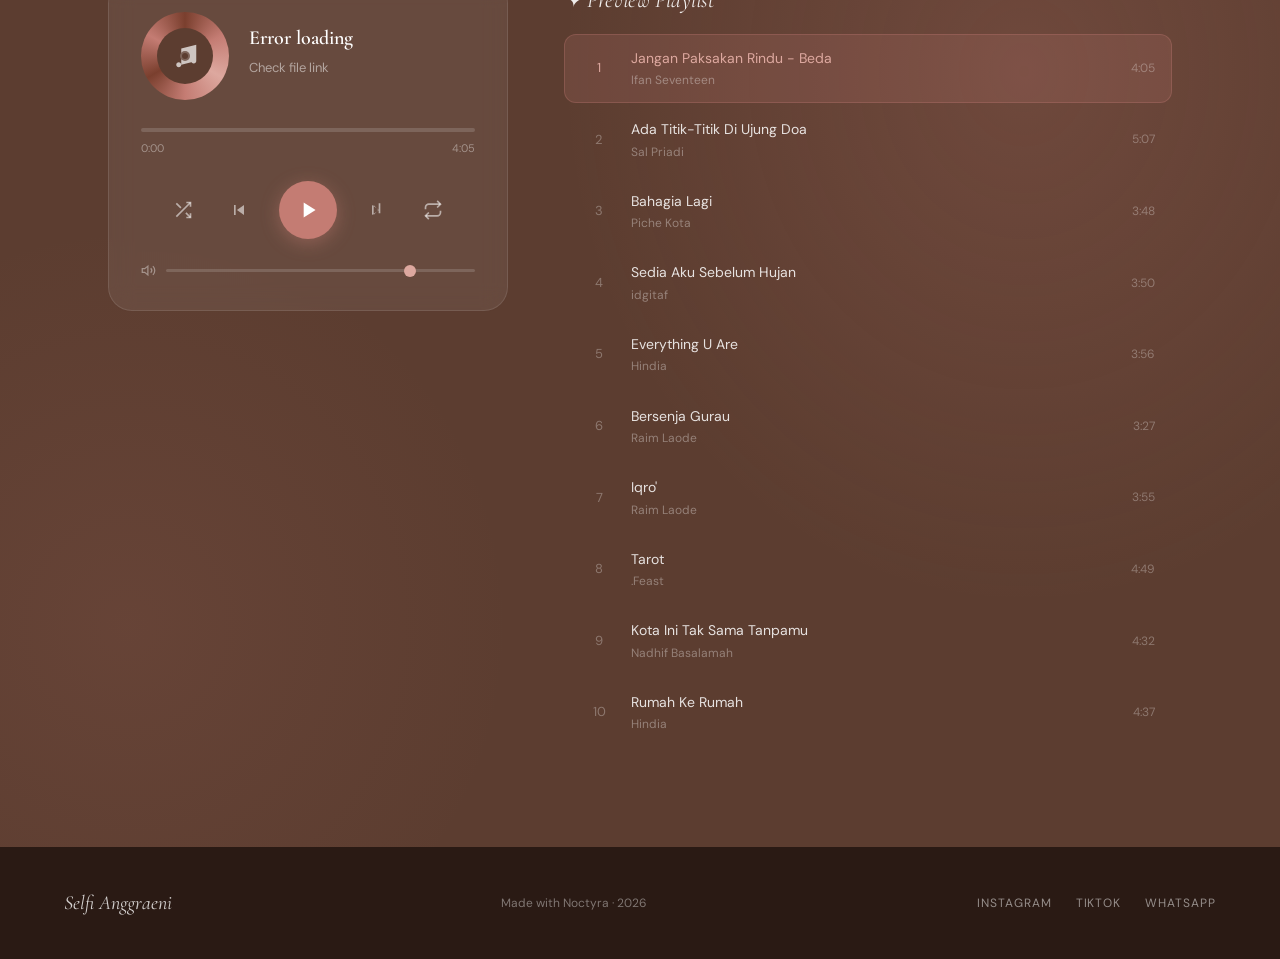
==== commit 1fb97712: "Add favicon link to index.html" ====
--- a/index.html
+++ b/index.html
@@ -4,6 +4,10 @@
   <meta charset="UTF-8" />
   <meta name="viewport" content="width=device-width, initial-scale=1.0" />
   <title>Selfi Anggraeni — Portfolio</title>
+
+  
+  <link rel="icon" href="https://i.imgur.com/5CGeblw.png" type="image/png" sizes="48x48">
+  
   <link rel="preconnect" href="https://fonts.googleapis.com" />
   <link rel="preconnect" href="https://fonts.gstatic.com" crossorigin />
   <link href="https://fonts.googleapis.com/css2?family=Cormorant+Garamond:ital,wght@0,300;0,400;0,600;1,300;1,400;1,600&family=DM+Sans:opsz,wght@9..40,300;9..40,400;9..40,500&display=swap" rel="stylesheet" />
